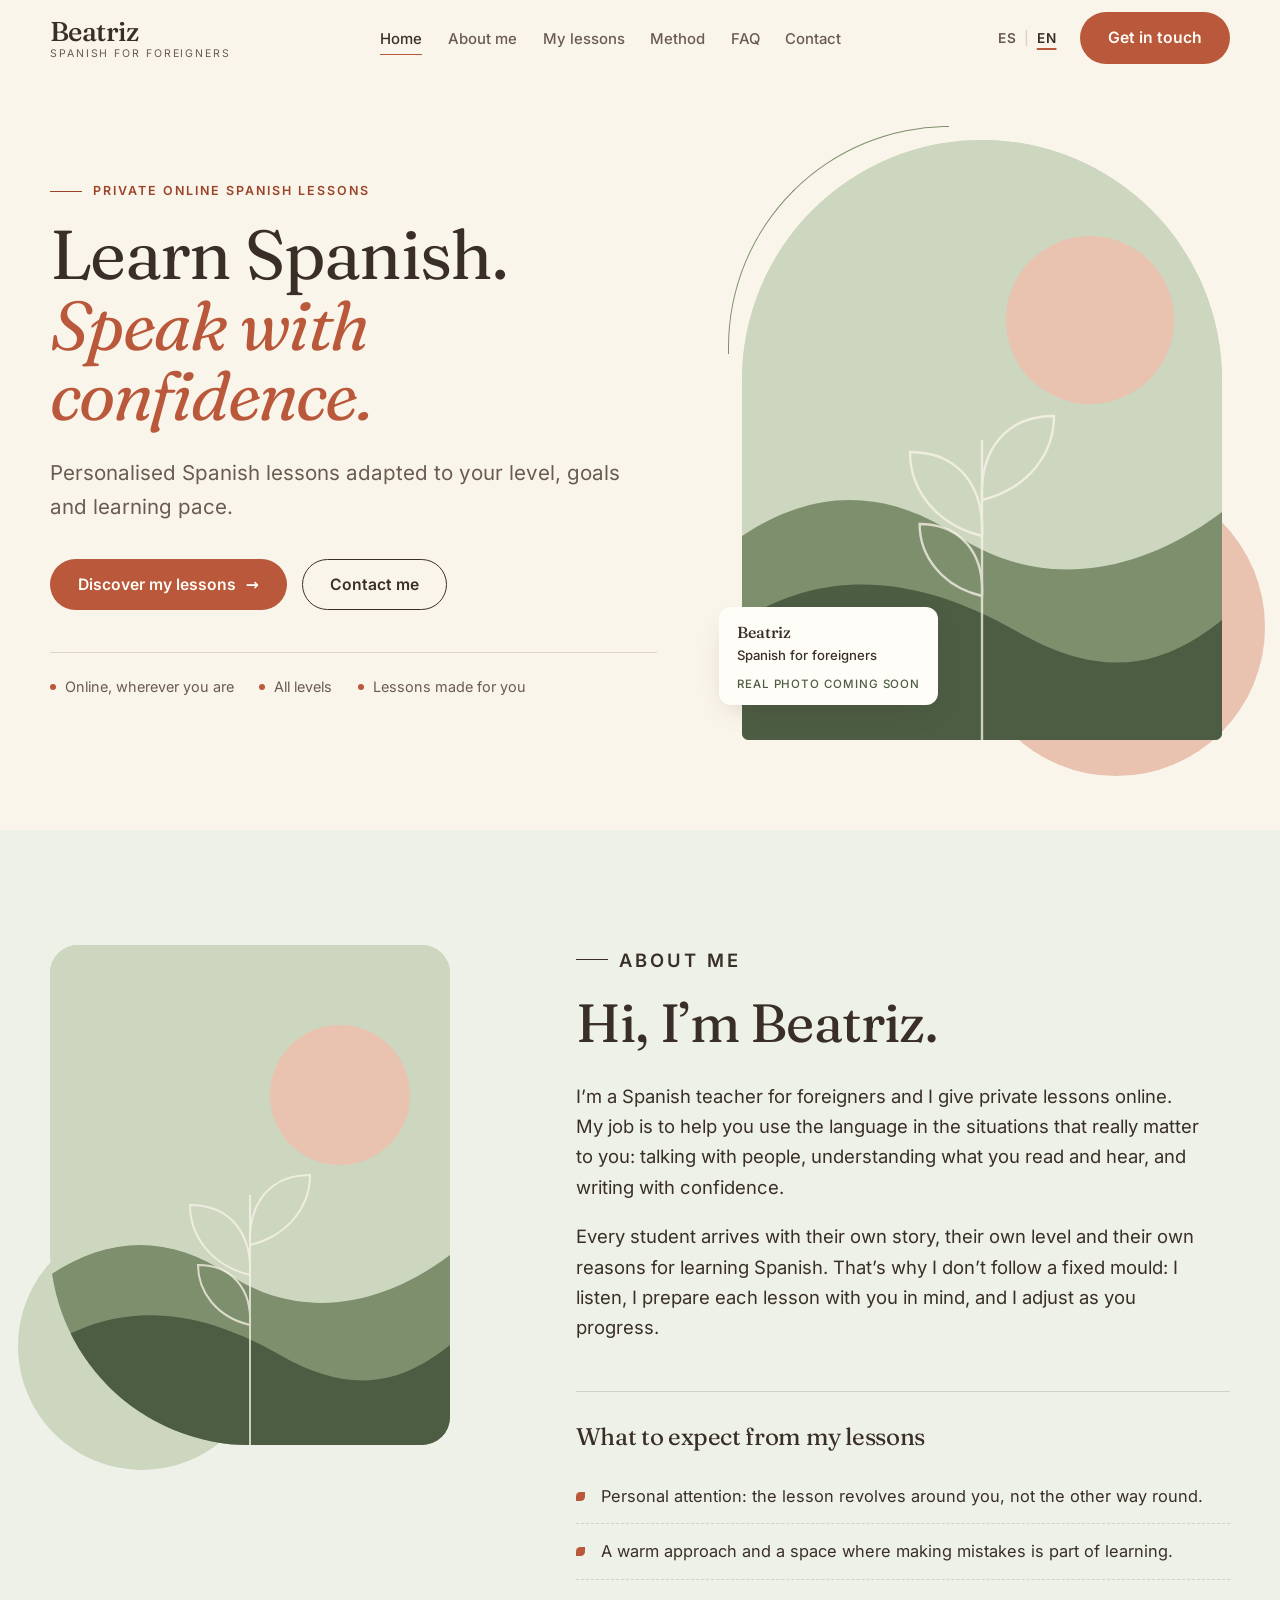
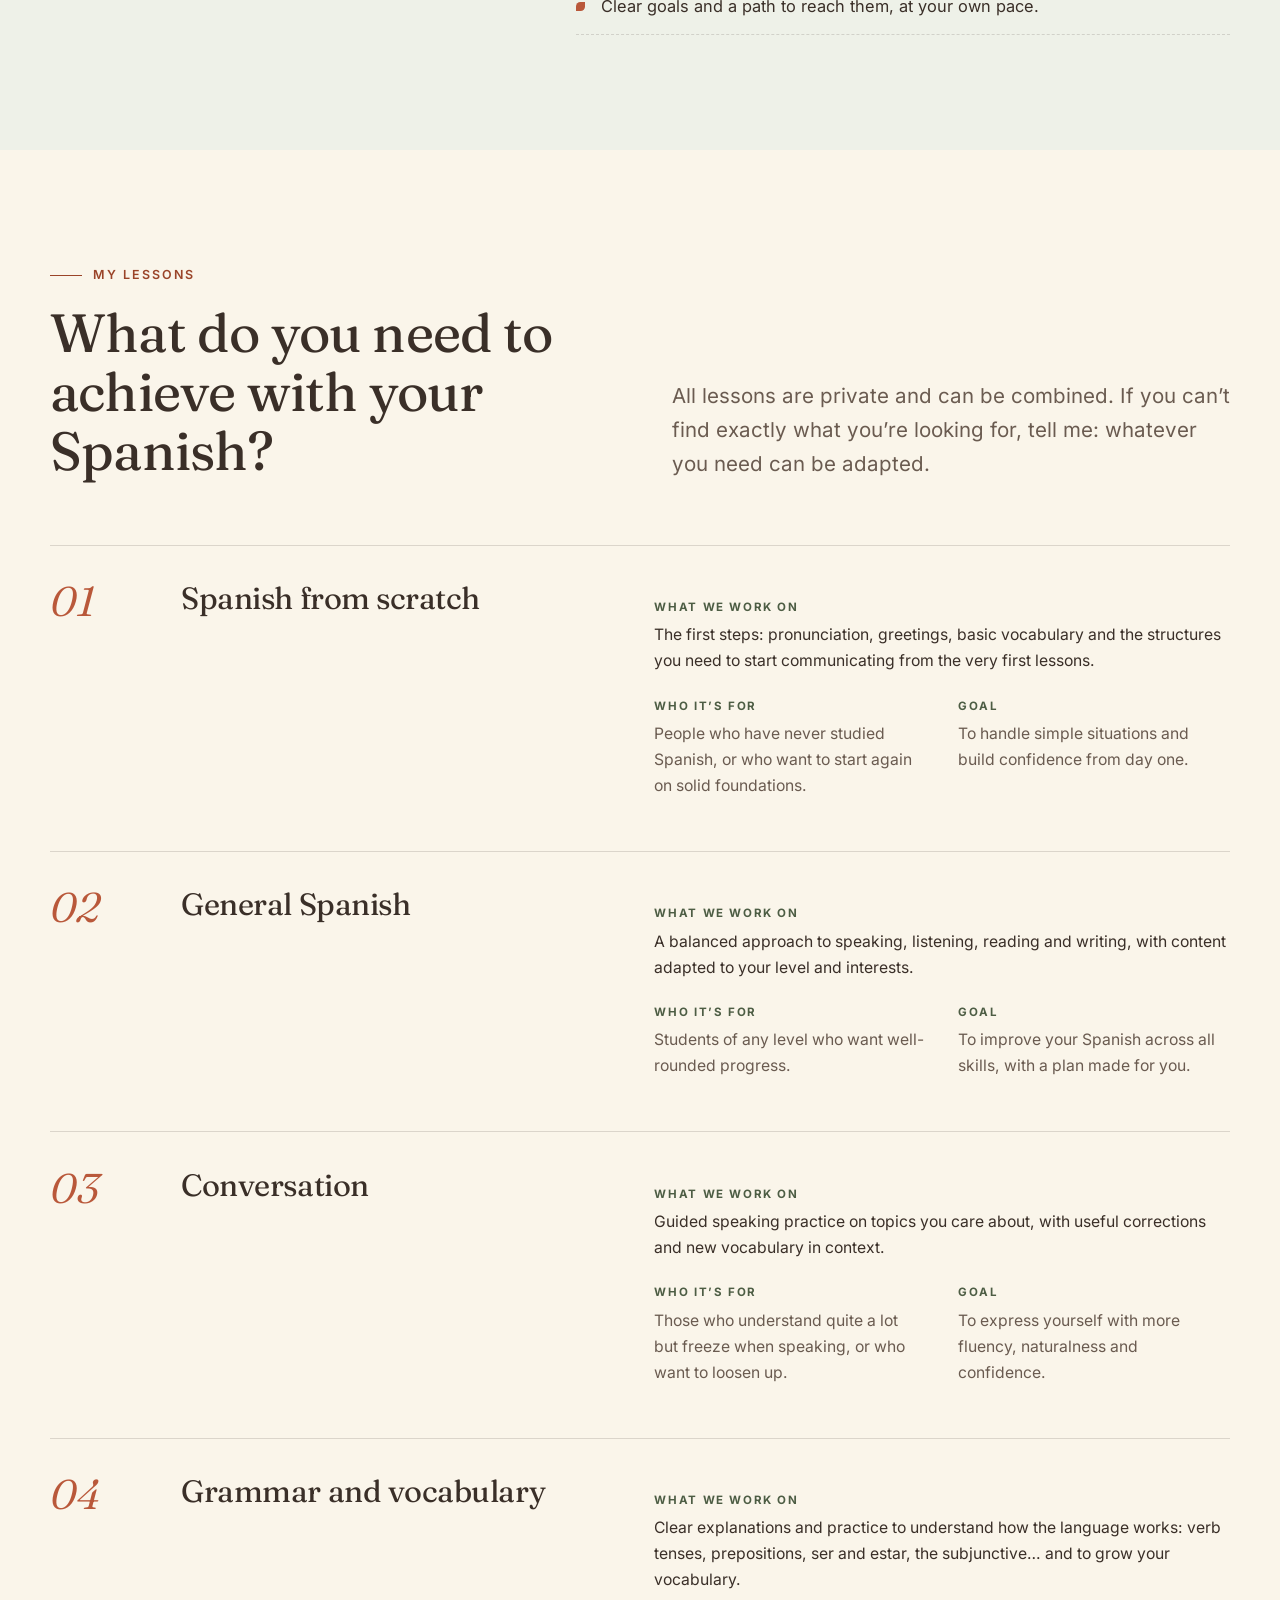
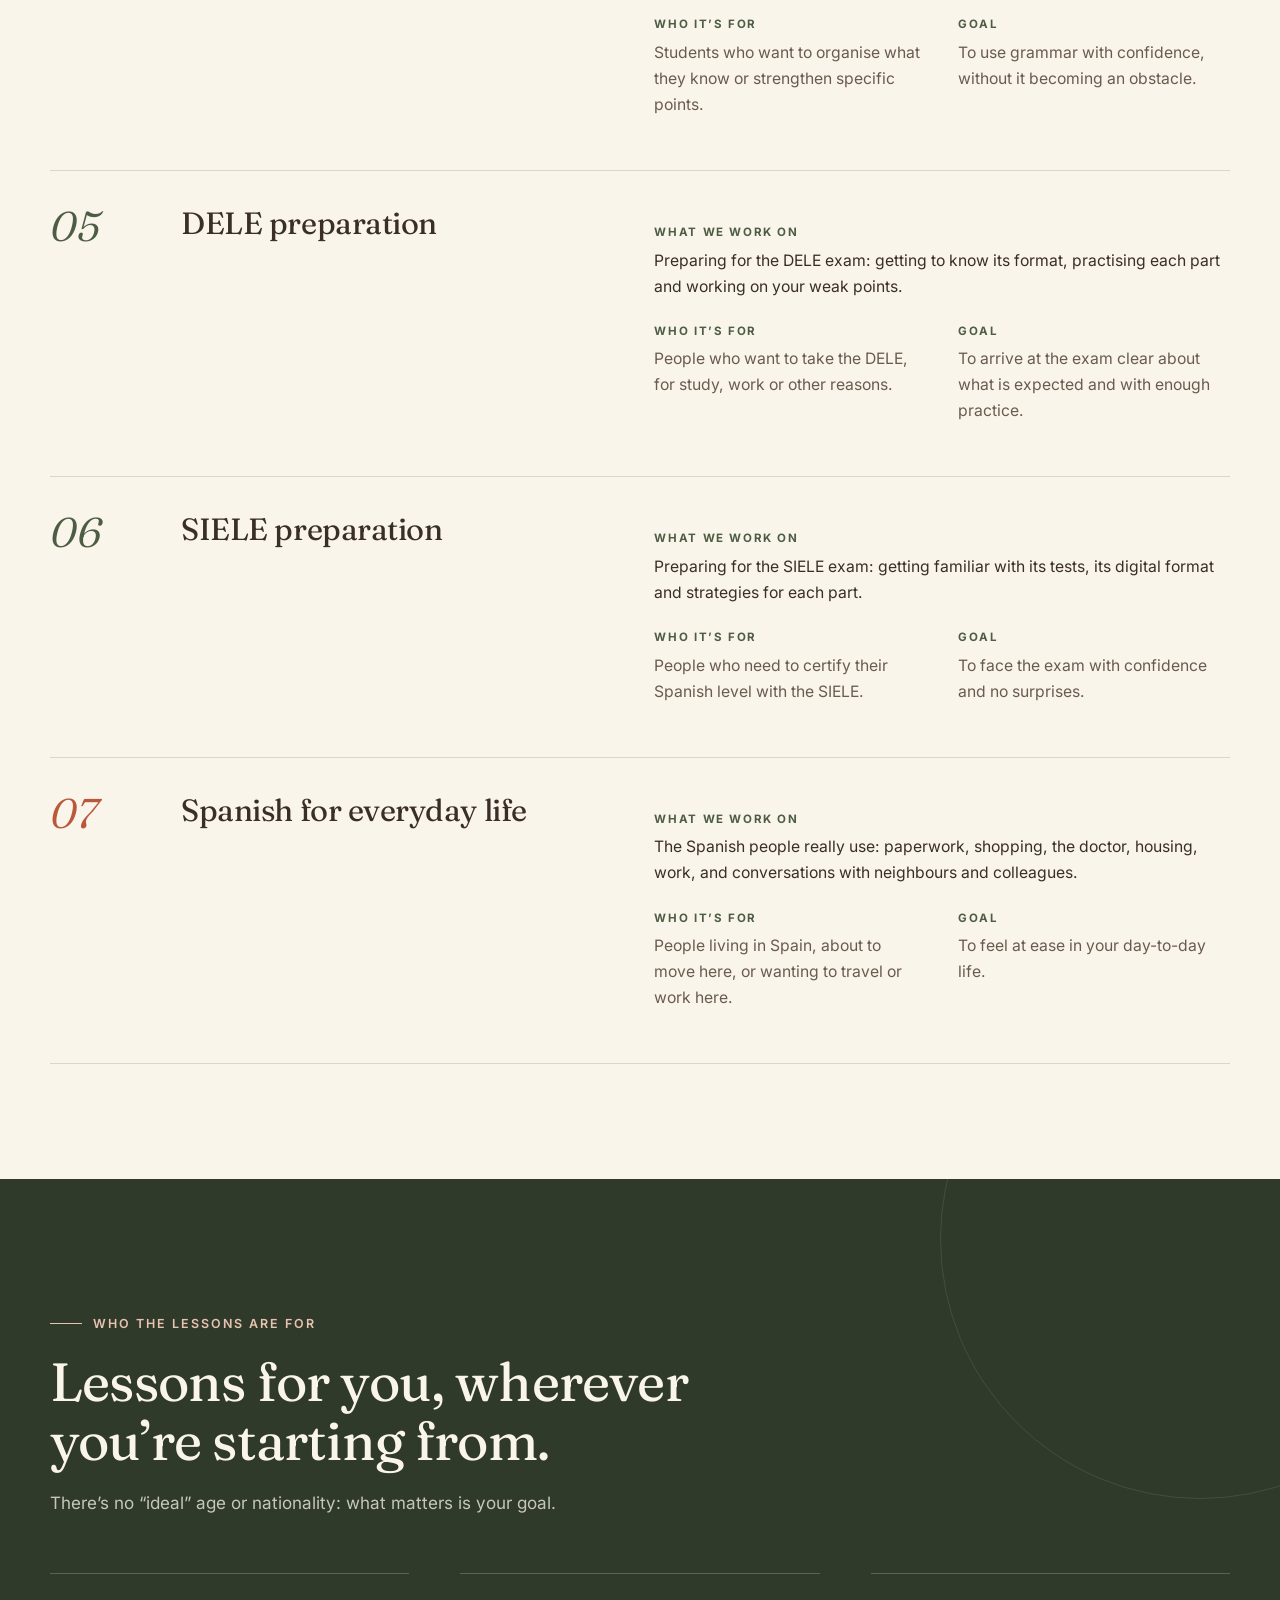
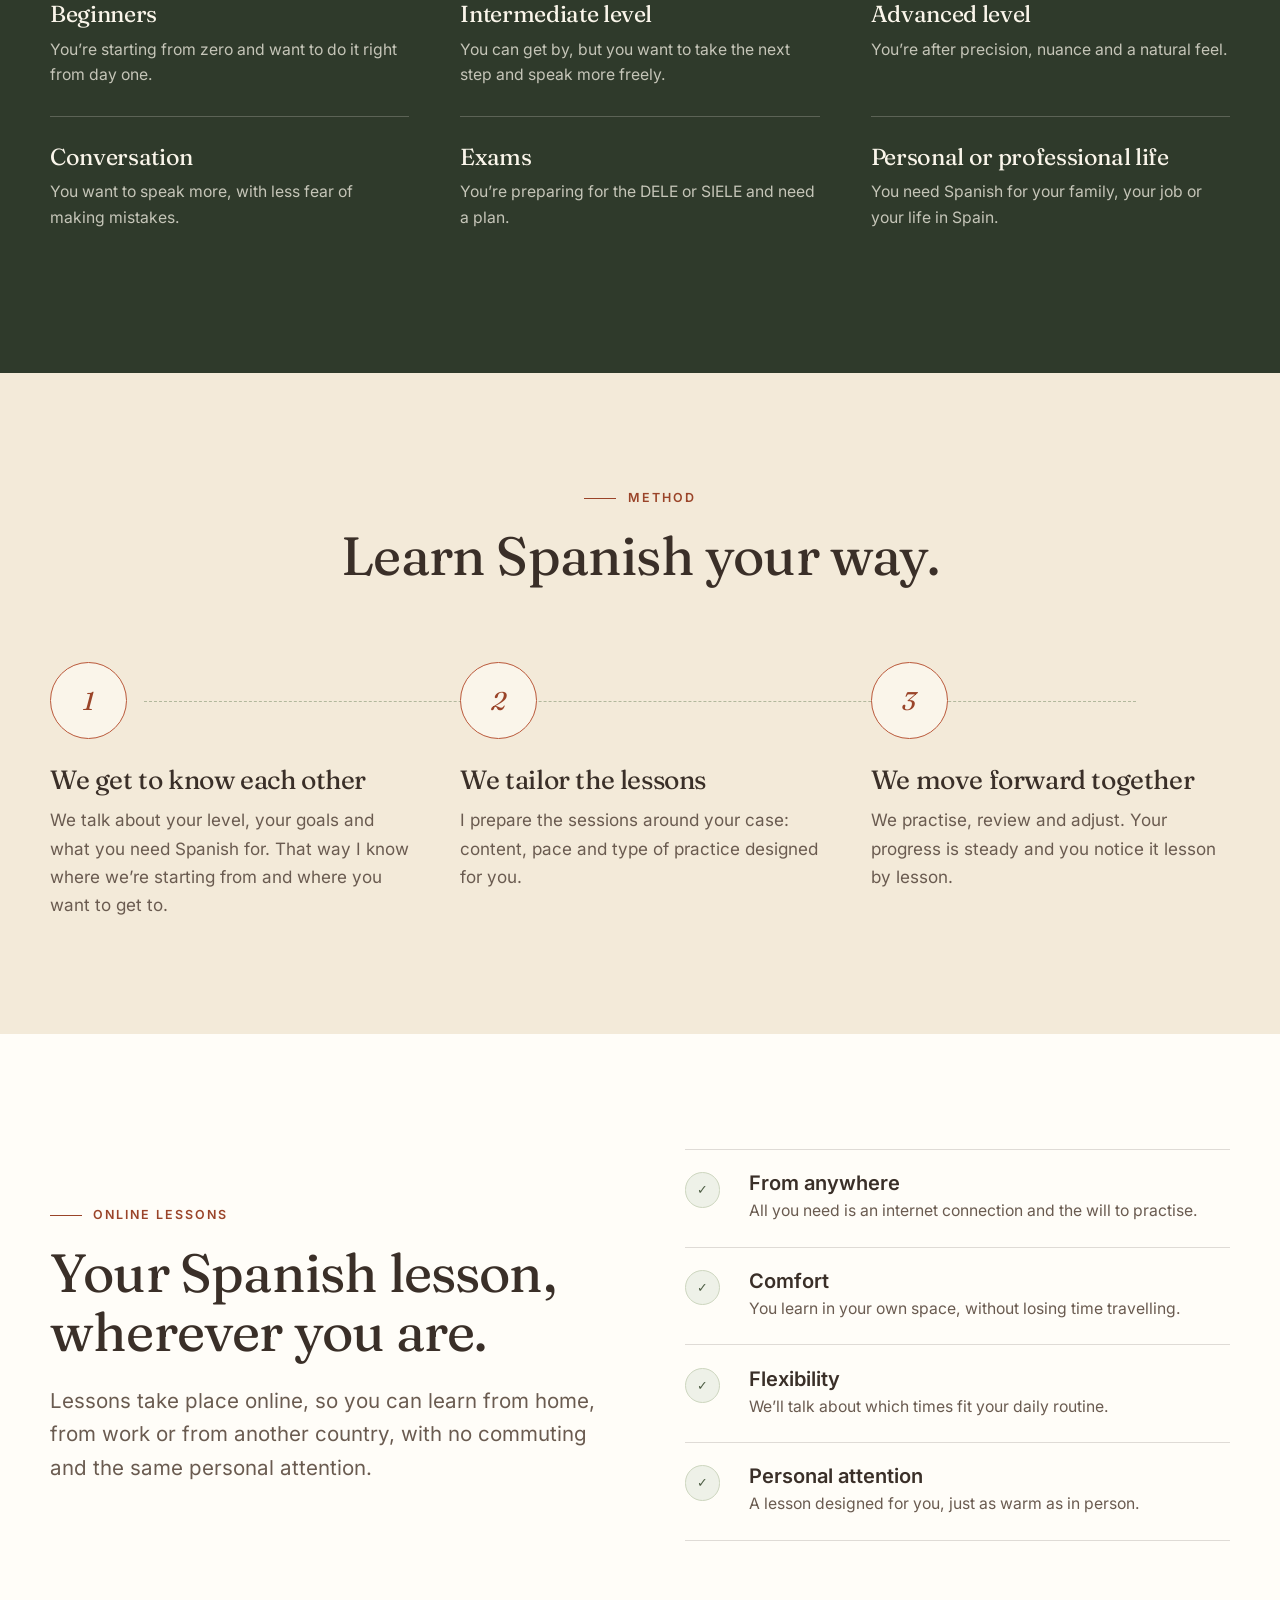
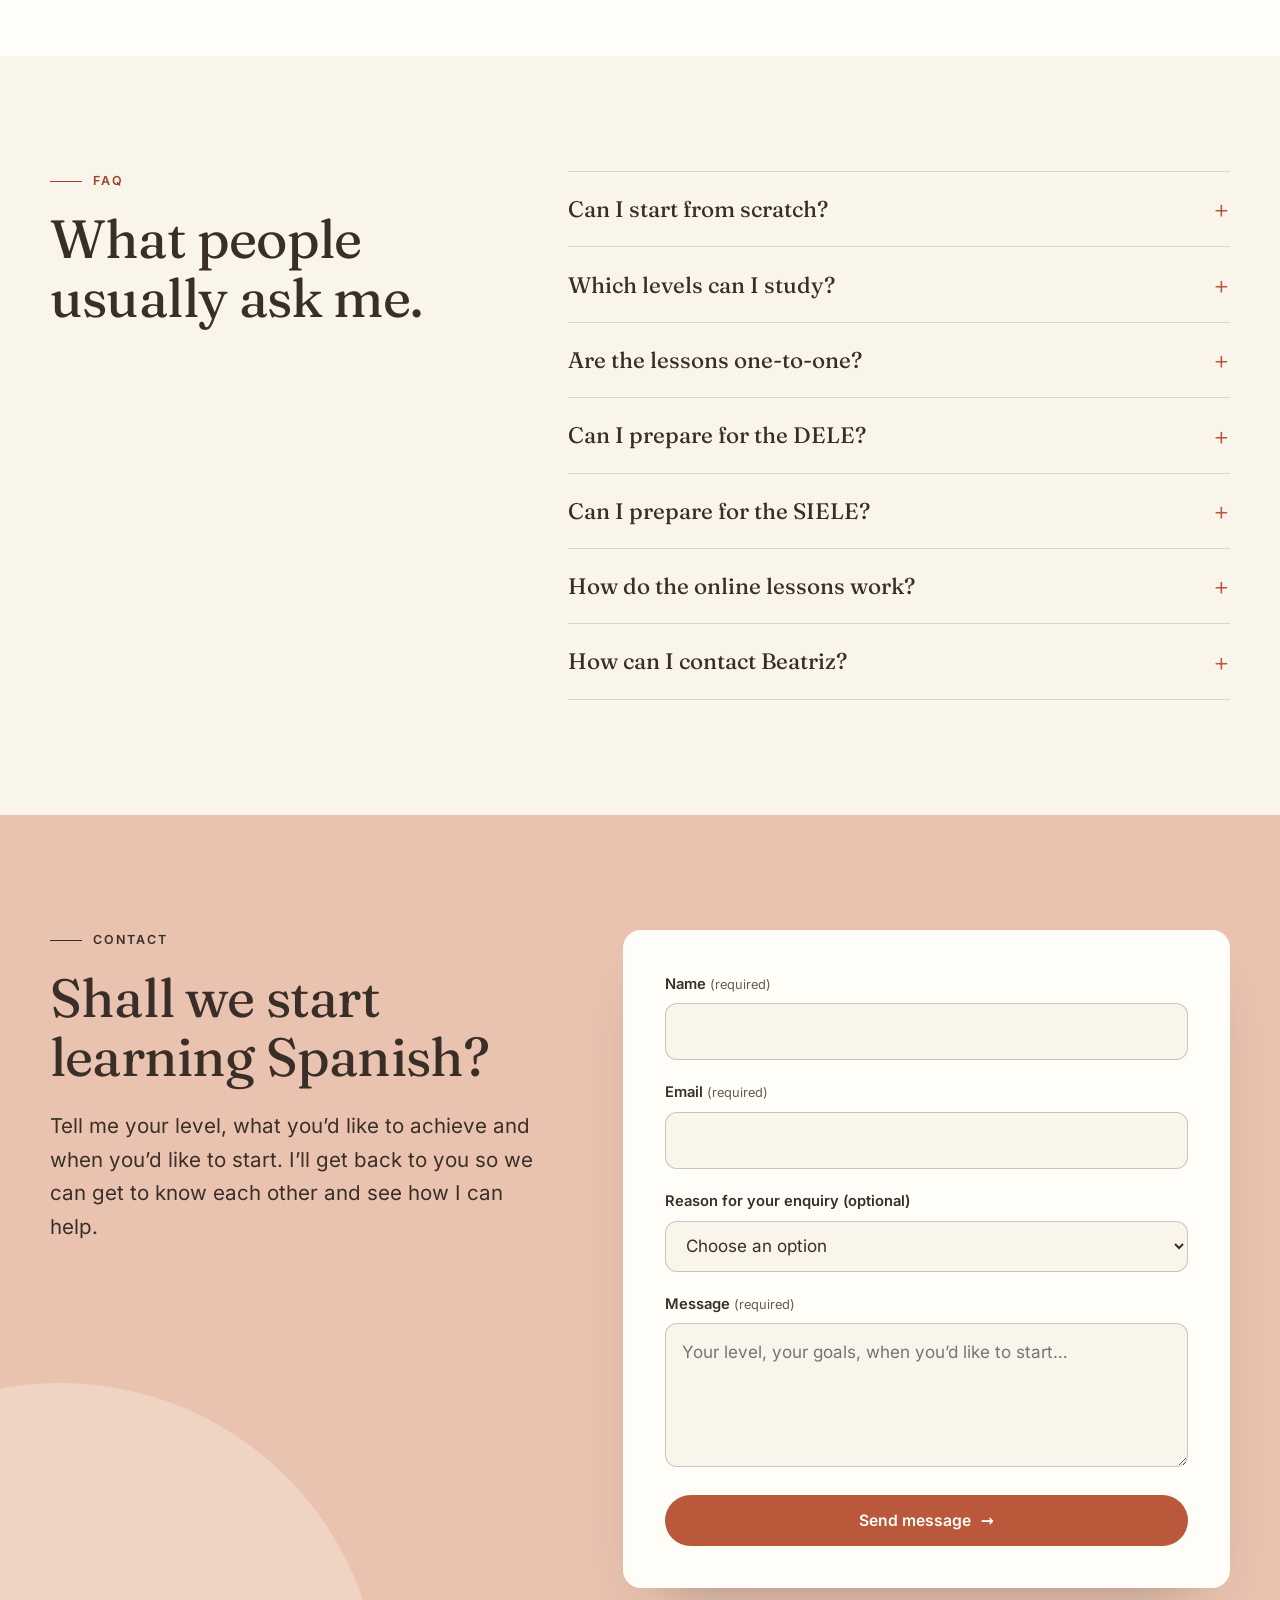
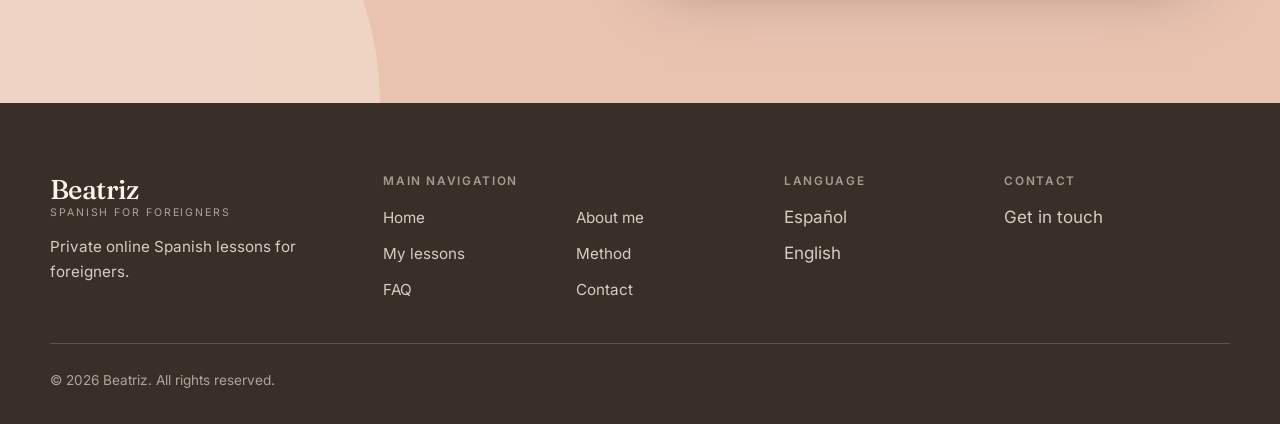
==== en/index.html @ ee7bda78 "Add files via upload" ====
<!doctype html><html lang="en"><head><meta charset="utf-8"><meta name="viewport" content="width=device-width,initial-scale=1">
<title>Beatriz · Private online Spanish lessons for foreigners</title><meta name="description" content="Private online Spanish lessons adapted to your level, goals and pace. Conversation, grammar, vocabulary and DELE and SIELE exam preparation.">

<meta name="theme-color" content="#faf5ea"><meta name="twitter:card" content="summary_large_image"><meta property="og:type" content="website"><meta property="og:title" content="Beatriz · Private online Spanish lessons for foreigners"><meta property="og:description" content="Private online Spanish lessons adapted to your level, goals and pace. Conversation, grammar, vocabulary and DELE and SIELE exam preparation."><meta property="og:locale" content="en_GB"><meta property="og:locale:alternate" content="es_ES"><meta property="og:site_name" content="Beatriz · Spanish for foreigners">
<link rel="icon" href="../favicon.svg" type="image/svg+xml">
<link rel="preload" href="../fonts/fraunces.woff2" as="font" type="font/woff2" crossorigin><link rel="preload" href="../fonts/inter.woff2" as="font" type="font/woff2" crossorigin>
<link rel="stylesheet" href="../styles.css">
<script type="application/ld+json">{"@context":"https://schema.org","@type":"FAQPage","inLanguage":"en","mainEntity":[{"@type":"Question","name":"Can I start from scratch?","acceptedAnswer":{"@type":"Answer","text":"Yes. Whether you’ve never studied Spanish or want to start over, we adapt the lessons to your starting point and move forward step by step."}},{"@type":"Question","name":"Which levels can I study?","acceptedAnswer":{"@type":"Answer","text":"All of them: from beginner to advanced. In a first conversation we talk about your level and goals to plan the lessons."}},{"@type":"Question","name":"Are the lessons one-to-one?","acceptedAnswer":{"@type":"Answer","text":"They are private lessons, designed for you and your situation. If you have a different need, for example learning with a relative or a friend, tell me and we’ll talk it through."}},{"@type":"Question","name":"Can I prepare for the DELE?","acceptedAnswer":{"@type":"Answer","text":"Yes. You can prepare for the DELE with me: we’ll get to know the exam format, practise each part and work on whatever needs it most."}},{"@type":"Question","name":"Can I prepare for the SIELE?","acceptedAnswer":{"@type":"Answer","text":"Yes. I also offer SIELE preparation, with practice of its tests and attention to its digital format."}},{"@type":"Question","name":"How do the online lessons work?","acceptedAnswer":{"@type":"Answer","text":"We connect by video call and work live, with content adapted to you. When we get in touch, we agree the practical details together."}},{"@type":"Question","name":"How can I contact Beatriz?","acceptedAnswer":{"@type":"Answer","text":"You can write to me using the form on this page. Tell me what you’re looking for and I’ll get back to you to see how I can help."}}]}</script>
<script>document.documentElement.classList.add('js')</script></head>
<body><a class="skip" href="#home">Skip to content</a><header class="header" id="top">
  <div class="wrap">
    <a class="brand" href="#home" aria-label="Beatriz — Spanish for foreigners"><span class="brand-name">Beatriz</span><span class="brand-tag">Spanish for foreigners</span></a>
    <nav class="nav" id="site-nav" aria-label="Main navigation"><ul><li><a href="#home" data-nav="home">Home</a></li><li><a href="#about" data-nav="about">About me</a></li><li><a href="#lessons" data-nav="lessons">My lessons</a></li><li><a href="#method" data-nav="method">Method</a></li><li><a href="#faq" data-nav="faq">FAQ</a></li><li><a href="#contact" data-nav="contact">Contact</a></li></ul><a class="btn btn-primary nav-cta" href="#contact">Get in touch</a></nav>
    <div class="header-tools">
      <div class="lang" role="group" aria-label="Language"><a href="../es/index.html" hreflang="es" lang="es" data-lang="es">ES</a><span aria-hidden="true">|</span><a href="../en/index.html" hreflang="en" lang="en" data-lang="en" aria-current="true">EN</a></div>
      <a class="btn btn-primary header-cta" href="#contact">Get in touch</a>
      <button class="menu-btn" type="button" aria-expanded="false" aria-controls="site-nav" data-open="Menu" data-close="Close menu" aria-label="Menu"><svg viewBox="0 0 24 24" fill="none" stroke="currentColor" stroke-width="1.6" stroke-linecap="round" aria-hidden="true"><path class="o" d="M4 8h16M4 16h16"/></svg></button>
    </div>
  </div>
</header><main><section class="hero" id="home" aria-labelledby="hero-title">
  <div class="wrap hero-grid">
    <div class="reveal">
      <p class="eyebrow">Private online Spanish lessons</p>
      <h1 class="h1" id="hero-title"><span>Learn Spanish.</span><span><em>Speak with confidence.</em></span></h1>
      <p class="lead">Personalised Spanish lessons adapted to your level, goals and learning pace.</p>
      <div class="hero-actions">
        <a class="btn btn-primary" href="#lessons">Discover my lessons <span class="arrow" aria-hidden="true">→</span></a>
        <a class="btn btn-ghost" href="#contact">Contact me</a>
      </div>
      <ul class="hero-facts"><li>Online, wherever you are</li><li>All levels</li><li>Lessons made for you</li></ul>
    </div>
    <div class="portrait reveal"><div class="portrait-frame"><svg viewBox="0 0 400 500" preserveAspectRatio="xMidYMid slice" role="img" aria-label="" aria-hidden="true">
  <rect width="400" height="500" fill="#cdd6bf"/>
  <circle cx="290" cy="150" r="70" fill="#e9c3b0"/>
  <path d="M0 500V330c60-40 120-40 180 0s140 40 220-20v190z" fill="#7d8f6c"/>
  <path d="M0 500V400c80-50 160-30 230 10s120 30 170-10v100z" fill="#4d5d44"/>
  <g fill="none" stroke="#faf5ea" stroke-width="2" opacity=".75"><path d="M200 500V250"/><path d="M200 330c-40-10-60-40-60-70 40 0 62 28 60 70z"/><path d="M200 300c40-10 60-40 60-70-40 0-62 28-60 70z"/><path d="M200 380c-34-8-52-34-52-60 34 0 54 24 52 60z"/></g>
</svg></div><div class="portrait-cap"><b>Beatriz</b>Spanish for foreigners<div class="portrait-note">Real photo coming soon</div></div></div>
  </div>
</section>
<section class="section about" id="about" aria-labelledby="about-title">
  <div class="wrap about-grid">
    <div class="portrait reveal"><div class="portrait-frame"><svg viewBox="0 0 400 500" preserveAspectRatio="xMidYMid slice" role="img" aria-label="" aria-hidden="true">
  <rect width="400" height="500" fill="#cdd6bf"/>
  <circle cx="290" cy="150" r="70" fill="#e9c3b0"/>
  <path d="M0 500V330c60-40 120-40 180 0s140 40 220-20v190z" fill="#7d8f6c"/>
  <path d="M0 500V400c80-50 160-30 230 10s120 30 170-10v100z" fill="#4d5d44"/>
  <g fill="none" stroke="#faf5ea" stroke-width="2" opacity=".75"><path d="M200 500V250"/><path d="M200 330c-40-10-60-40-60-70 40 0 62 28 60 70z"/><path d="M200 300c40-10 60-40 60-70-40 0-62 28-60 70z"/><path d="M200 380c-34-8-52-34-52-60 34 0 54 24 52 60z"/></g>
</svg></div></div>
    <div class="about-body reveal">
      <p class="eyebrow">About me</p>
      <h2 class="h2" id="about-title">Hi, I’m Beatriz.</h2>
      <p>I’m a Spanish teacher for foreigners and I give private lessons online. My job is to help you use the language in the situations that really matter to you: talking with people, understanding what you read and hear, and writing with confidence.</p><p>Every student arrives with their own story, their own level and their own reasons for learning Spanish. That’s why I don’t follow a fixed mould: I listen, I prepare each lesson with you in mind, and I adjust as you progress.</p>
      
      <div class="expect"><h3>What to expect from my lessons</h3><ul><li>Personal attention: the lesson revolves around you, not the other way round.</li><li>A warm approach and a space where making mistakes is part of learning.</li><li>Clear goals and a path to reach them, at your own pace.</li></ul></div>
    </div>
  </div>
</section>
<section class="section lessons" id="lessons" aria-labelledby="lessons-title">
  <div class="wrap">
    <div class="lessons-head reveal"><div><p class="eyebrow">My lessons</p><h2 class="h2" id="lessons-title">What do you need to achieve with your Spanish?</h2></div><p class="lead">All lessons are private and can be combined. If you can’t find exactly what you’re looking for, tell me: whatever you need can be adapted.</p></div>
    <article class="lesson reveal" id="lesson-zero">
    <span class="lesson-n" aria-hidden="true">01</span>
    <h3>Spanish from scratch</h3>
    <dl class="lesson-cols">
      <div><dt>What we work on</dt><dd>The first steps: pronunciation, greetings, basic vocabulary and the structures you need to start communicating from the very first lessons.</dd></div>
      <div><dt>Who it’s for</dt><dd class="soft">People who have never studied Spanish, or who want to start again on solid foundations.</dd></div>
      <div><dt>Goal</dt><dd class="soft">To handle simple situations and build confidence from day one.</dd></div>
    </dl>
  </article><article class="lesson reveal" id="lesson-general">
    <span class="lesson-n" aria-hidden="true">02</span>
    <h3>General Spanish</h3>
    <dl class="lesson-cols">
      <div><dt>What we work on</dt><dd>A balanced approach to speaking, listening, reading and writing, with content adapted to your level and interests.</dd></div>
      <div><dt>Who it’s for</dt><dd class="soft">Students of any level who want well-rounded progress.</dd></div>
      <div><dt>Goal</dt><dd class="soft">To improve your Spanish across all skills, with a plan made for you.</dd></div>
    </dl>
  </article><article class="lesson reveal" id="lesson-conversation">
    <span class="lesson-n" aria-hidden="true">03</span>
    <h3>Conversation</h3>
    <dl class="lesson-cols">
      <div><dt>What we work on</dt><dd>Guided speaking practice on topics you care about, with useful corrections and new vocabulary in context.</dd></div>
      <div><dt>Who it’s for</dt><dd class="soft">Those who understand quite a lot but freeze when speaking, or who want to loosen up.</dd></div>
      <div><dt>Goal</dt><dd class="soft">To express yourself with more fluency, naturalness and confidence.</dd></div>
    </dl>
  </article><article class="lesson reveal" id="lesson-grammar">
    <span class="lesson-n" aria-hidden="true">04</span>
    <h3>Grammar and vocabulary</h3>
    <dl class="lesson-cols">
      <div><dt>What we work on</dt><dd>Clear explanations and practice to understand how the language works: verb tenses, prepositions, ser and estar, the subjunctive… and to grow your vocabulary.</dd></div>
      <div><dt>Who it’s for</dt><dd class="soft">Students who want to organise what they know or strengthen specific points.</dd></div>
      <div><dt>Goal</dt><dd class="soft">To use grammar with confidence, without it becoming an obstacle.</dd></div>
    </dl>
  </article><article class="lesson reveal lesson--exam" id="lesson-dele">
    <span class="lesson-n" aria-hidden="true">05</span>
    <h3>DELE preparation</h3>
    <dl class="lesson-cols">
      <div><dt>What we work on</dt><dd>Preparing for the DELE exam: getting to know its format, practising each part and working on your weak points.</dd></div>
      <div><dt>Who it’s for</dt><dd class="soft">People who want to take the DELE, for study, work or other reasons.</dd></div>
      <div><dt>Goal</dt><dd class="soft">To arrive at the exam clear about what is expected and with enough practice.</dd></div>
    </dl>
  </article><article class="lesson reveal lesson--exam" id="lesson-siele">
    <span class="lesson-n" aria-hidden="true">06</span>
    <h3>SIELE preparation</h3>
    <dl class="lesson-cols">
      <div><dt>What we work on</dt><dd>Preparing for the SIELE exam: getting familiar with its tests, its digital format and strategies for each part.</dd></div>
      <div><dt>Who it’s for</dt><dd class="soft">People who need to certify their Spanish level with the SIELE.</dd></div>
      <div><dt>Goal</dt><dd class="soft">To face the exam with confidence and no surprises.</dd></div>
    </dl>
  </article><article class="lesson reveal" id="lesson-daily">
    <span class="lesson-n" aria-hidden="true">07</span>
    <h3>Spanish for everyday life</h3>
    <dl class="lesson-cols">
      <div><dt>What we work on</dt><dd>The Spanish people really use: paperwork, shopping, the doctor, housing, work, and conversations with neighbours and colleagues.</dd></div>
      <div><dt>Who it’s for</dt><dd class="soft">People living in Spain, about to move here, or wanting to travel or work here.</dd></div>
      <div><dt>Goal</dt><dd class="soft">To feel at ease in your day-to-day life.</dd></div>
    </dl>
  </article>
  </div>
</section>
<section class="section audience" aria-labelledby="audience-title">
  <div class="wrap">
    <div class="audience-head reveal"><p class="eyebrow">Who the lessons are for</p><h2 class="h2" id="audience-title">Lessons for you, wherever you’re starting from.</h2><p>There’s no “ideal” age or nationality: what matters is your goal.</p></div>
    <div class="audience-grid"><div class="audience-item reveal"><h3>Beginners</h3><p>You’re starting from zero and want to do it right from day one.</p></div><div class="audience-item reveal"><h3>Intermediate level</h3><p>You can get by, but you want to take the next step and speak more freely.</p></div><div class="audience-item reveal"><h3>Advanced level</h3><p>You’re after precision, nuance and a natural feel.</p></div><div class="audience-item reveal"><h3>Conversation</h3><p>You want to speak more, with less fear of making mistakes.</p></div><div class="audience-item reveal"><h3>Exams</h3><p>You’re preparing for the DELE or SIELE and need a plan.</p></div><div class="audience-item reveal"><h3>Personal or professional life</h3><p>You need Spanish for your family, your job or your life in Spain.</p></div></div>
  </div>
</section>
<section class="section method" id="method" aria-labelledby="method-title">
  <div class="wrap">
    <div class="method-head reveal"><p class="eyebrow">Method</p><h2 class="h2" id="method-title">Learn Spanish your way.</h2></div>
    <ol class="steps"><li class="step reveal"><span class="step-n" aria-hidden="true">1</span><h3>We get to know each other</h3><p>We talk about your level, your goals and what you need Spanish for. That way I know where we’re starting from and where you want to get to.</p></li><li class="step reveal"><span class="step-n" aria-hidden="true">2</span><h3>We tailor the lessons</h3><p>I prepare the sessions around your case: content, pace and type of practice designed for you.</p></li><li class="step reveal"><span class="step-n" aria-hidden="true">3</span><h3>We move forward together</h3><p>We practise, review and adjust. Your progress is steady and you notice it lesson by lesson.</p></li></ol>
  </div>
</section>
<section class="section online" aria-labelledby="online-title">
  <div class="wrap online-grid">
    <div class="reveal"><p class="eyebrow">Online lessons</p><h2 class="h2" id="online-title">Your Spanish lesson, wherever you are.</h2><p class="lead">Lessons take place online, so you can learn from home, from work or from another country, with no commuting and the same personal attention.</p></div>
    <ul class="online-list"><li class="reveal"><span class="dot" aria-hidden="true">✓</span><div><h3>From anywhere</h3><p>All you need is an internet connection and the will to practise.</p></div></li><li class="reveal"><span class="dot" aria-hidden="true">✓</span><div><h3>Comfort</h3><p>You learn in your own space, without losing time travelling.</p></div></li><li class="reveal"><span class="dot" aria-hidden="true">✓</span><div><h3>Flexibility</h3><p>We’ll talk about which times fit your daily routine.</p></div></li><li class="reveal"><span class="dot" aria-hidden="true">✓</span><div><h3>Personal attention</h3><p>A lesson designed for you, just as warm as in person.</p></div></li></ul>
  </div>
</section>

<section class="section faq" id="faq" aria-labelledby="faq-title">
  <div class="wrap faq-grid">
    <div class="faq-head reveal"><p class="eyebrow">FAQ</p><h2 class="h2" id="faq-title">What people usually ask me.</h2></div>
    <div><details class="reveal"><summary>Can I start from scratch?</summary><div class="answer"><p>Yes. Whether you’ve never studied Spanish or want to start over, we adapt the lessons to your starting point and move forward step by step.</p></div></details><details class="reveal"><summary>Which levels can I study?</summary><div class="answer"><p>All of them: from beginner to advanced. In a first conversation we talk about your level and goals to plan the lessons.</p></div></details><details class="reveal"><summary>Are the lessons one-to-one?</summary><div class="answer"><p>They are private lessons, designed for you and your situation. If you have a different need, for example learning with a relative or a friend, tell me and we’ll talk it through.</p></div></details><details class="reveal"><summary>Can I prepare for the DELE?</summary><div class="answer"><p>Yes. You can prepare for the DELE with me: we’ll get to know the exam format, practise each part and work on whatever needs it most.</p></div></details><details class="reveal"><summary>Can I prepare for the SIELE?</summary><div class="answer"><p>Yes. I also offer SIELE preparation, with practice of its tests and attention to its digital format.</p></div></details><details class="reveal"><summary>How do the online lessons work?</summary><div class="answer"><p>We connect by video call and work live, with content adapted to you. When we get in touch, we agree the practical details together.</p></div></details><details class="reveal"><summary>How can I contact Beatriz?</summary><div class="answer"><p>You can write to me using the form on this page. Tell me what you’re looking for and I’ll get back to you to see how I can help.</p></div></details></div>
  </div>
</section>
<section class="section contact" id="contact" aria-labelledby="contact-title">
  <div class="wrap contact-grid">
    <div class="reveal"><p class="eyebrow">Contact</p><h2 class="h2" id="contact-title">Shall we start learning Spanish?</h2><p class="lead">Tell me your level, what you’d like to achieve and when you’d like to start. I’ll get back to you so we can get to know each other and see how I can help.</p></div>
    <div class="form-card reveal">
      <form id="contact-form" novalidate method="post" data-endpoint="" data-lang="en"
        data-e-name-required="Please enter your name." data-e-email-required="Please enter your email." data-e-email-invalid="Please check your email: it doesn’t look valid."
        data-e-message-required="Please write a message." data-e-message-short="Tell me a little more (at least 10 characters)." data-e-summary="Please check the highlighted fields."
        data-sending="Sending…" data-failure="Your message could not be sent. Please try again in a few minutes." data-unavailable="The form is not active yet and your message has not been sent. Please try again later.">
        <div class="form-msg is-error" id="form-error" role="alert" hidden></div>
        <div class="field"><label for="f-name">Name <span class="req">(required)</span></label><input id="f-name" name="name" type="text" autocomplete="name" required aria-describedby="name-err"><p class="err" id="name-err" data-msg=""></p></div>
        <div class="field"><label for="f-email">Email <span class="req">(required)</span></label><input id="f-email" name="email" type="email" autocomplete="email" inputmode="email" required aria-describedby="email-err"><p class="err" id="email-err" data-msg=""></p></div>
        <div class="field"><label for="f-reason">Reason for your enquiry (optional)</label><select id="f-reason" name="reason"><option value="">Choose an option</option><option value="Start from scratch">Start from scratch</option><option value="Improve my general Spanish">Improve my general Spanish</option><option value="Practise conversation">Practise conversation</option><option value="Grammar and vocabulary">Grammar and vocabulary</option><option value="Prepare for the DELE">Prepare for the DELE</option><option value="Prepare for the SIELE">Prepare for the SIELE</option><option value="Spanish for everyday life">Spanish for everyday life</option><option value="Something else">Something else</option></select></div>
        <div class="field"><label for="f-message">Message <span class="req">(required)</span></label><textarea id="f-message" name="message" required placeholder="Your level, your goals, when you’d like to start…" aria-describedby="message-err"></textarea><p class="err" id="message-err" data-msg=""></p></div>
        <div class="hp" aria-hidden="true"><label>No rellenar<input type="text" name="_gotcha" tabindex="-1" autocomplete="off"></label></div>
        <button class="btn btn-primary" type="submit" data-label="Send message">Send message <span class="arrow" aria-hidden="true">→</span></button>
      </form>
      <div class="form-success" id="form-success" role="status" hidden><h3>Message sent!</h3><p>Thank you for writing to me. I’ll reply as soon as I can.</p><button class="btn btn-ghost" type="button" id="form-again">Send another message</button></div>
    </div>
  </div>
</section></main><footer class="footer"><div class="wrap">
    <div class="footer-top">
      <div><div class="brand"><span class="brand-name">Beatriz</span><span class="brand-tag">Spanish for foreigners</span></div><p class="footer-text">Private online Spanish lessons for foreigners.</p></div>
      <nav class="footer-col" aria-label="Footer"><h3>Main navigation</h3><ul><li><a href="../en/index.html#home">Home</a></li><li><a href="../en/index.html#about">About me</a></li><li><a href="../en/index.html#lessons">My lessons</a></li><li><a href="../en/index.html#method">Method</a></li><li><a href="../en/index.html#faq">FAQ</a></li><li><a href="../en/index.html#contact">Contact</a></li></ul></nav>
      <div class="footer-col"><h3>Language</h3><ul><li><a href="../es/index.html" hreflang="es" lang="es" data-lang="es">Español</a></li><li><a href="../en/index.html" hreflang="en" lang="en" data-lang="en">English</a></li></ul></div>
      <div class="footer-col"><h3>Contact</h3><ul><li><a href="../en/index.html#contact">Get in touch</a></li></ul></div>
    </div>
    <div class="footer-bottom"><span>© 2026 Beatriz. All rights reserved.</span><span></span></div>
  </div></footer>
<script src="../main.js" defer></script></body></html>
---- styles.css ----
/* ───────── Fuentes autoalojadas ───────── */
@font-face{font-family:"Fraunces";src:url("fonts/fraunces.woff2") format("woff2");font-weight:100 900;font-style:normal;font-display:swap}
@font-face{font-family:"Fraunces";src:url("fonts/fraunces-italic.woff2") format("woff2");font-weight:100 900;font-style:italic;font-display:swap}
@font-face{font-family:"Inter";src:url("fonts/inter.woff2") format("woff2");font-weight:100 900;font-style:normal;font-display:swap}

/* ───────── Tokens ───────── */
:root{
  --ivory:#faf5ea;
  --cream:#f3ead9;
  --white:#fffdf8;
  --sage-50:#eef1e8;
  --sage-200:#cdd6bf;
  --sage-500:#7d8f6c;
  --sage-700:#4d5d44;
  --sage-900:#2f3a2b;
  --terracotta:#b9583a;
  --terracotta-dark:#9a4429;
  --terracotta-soft:#e9c3b0;
  --ink:#3a2f28;
  --ink-soft:#6a5b50;
  --line:rgba(58,47,40,.16);
  --serif:"Fraunces","Iowan Old Style","Palatino Linotype",Georgia,serif;
  --sans:"Inter",system-ui,-apple-system,"Segoe UI",Roboto,sans-serif;
  --radius:18px;
  --wrap:1180px;
  --gutter:clamp(1.25rem,4vw,2.5rem);
  --section:clamp(4.5rem,9vw,8rem);
  --header-h:76px;
}

/* ───────── Base ───────── */
*,*::before,*::after{box-sizing:border-box}
html{scroll-behavior:smooth;scroll-padding-top:calc(var(--header-h) + 12px);-webkit-text-size-adjust:100%}
body{margin:0;background:var(--ivory);color:var(--ink);font-family:var(--sans);font-size:1.0625rem;line-height:1.65;-webkit-font-smoothing:antialiased;text-rendering:optimizeLegibility}
img,svg{display:block;max-width:100%}
h1,h2,h3,h4{font-family:var(--serif);font-weight:420;line-height:1.1;letter-spacing:-.015em;margin:0;color:var(--ink);font-variation-settings:"opsz" 96}
p{margin:0}
a{color:inherit}
ul,ol{margin:0;padding:0;list-style:none}
:focus-visible{outline:3px solid var(--terracotta);outline-offset:3px;border-radius:4px}
.wrap{width:min(100% - 2*var(--gutter),var(--wrap));margin-inline:auto}
.section{padding-block:var(--section)}
.eyebrow{font-size:.78rem;font-weight:600;letter-spacing:.16em;text-transform:uppercase;color:var(--terracotta-dark);margin-bottom:1.1rem;display:flex;align-items:center;gap:.7rem}
.eyebrow::before{content:"";width:2rem;height:1px;background:currentColor}
.h2{font-size:clamp(2rem,4.2vw,3.4rem)}
.h2 em,.h1 em{font-style:italic;color:var(--terracotta)}
.lead{font-size:clamp(1.1rem,1.6vw,1.3rem);color:var(--ink-soft);max-width:36em}
.skip{position:absolute;left:1rem;top:-4rem;background:var(--ink);color:var(--white);padding:.7rem 1rem;border-radius:8px;z-index:100;transition:top .2s}
.skip:focus{top:1rem}
.sr-only{position:absolute;width:1px;height:1px;overflow:hidden;clip:rect(0 0 0 0);white-space:nowrap}

/* ───────── Botones ───────── */
.btn{display:inline-flex;align-items:center;justify-content:center;gap:.6rem;min-height:3.2rem;padding:.85rem 1.7rem;border-radius:999px;border:1.5px solid transparent;font:600 .98rem/1 var(--sans);text-decoration:none;cursor:pointer;transition:background .2s,color .2s,border-color .2s,transform .2s}
.btn-primary{background:var(--terracotta);color:var(--white)}
.btn-primary:hover{background:var(--terracotta-dark)}
.btn-ghost{border-color:var(--ink);color:var(--ink);background:transparent}
.btn-ghost:hover{background:var(--ink);color:var(--ivory)}
.btn .arrow{transition:transform .25s}
.btn:hover .arrow{transform:translateX(4px)}
.btn[disabled]{opacity:.6;cursor:wait}
.link-arrow{font-weight:600;text-decoration:none;border-bottom:1.5px solid var(--terracotta);padding-bottom:2px}

/* ───────── Cabecera ───────── */
.header{position:fixed;inset:0 0 auto 0;z-index:50;height:var(--header-h);display:flex;align-items:center;transition:background .3s,box-shadow .3s}
.header.is-stuck{background:rgba(250,245,234,.92);backdrop-filter:blur(10px);box-shadow:0 1px 0 var(--line)}
.header .wrap{display:flex;align-items:center;justify-content:space-between;gap:1.5rem}
.brand{text-decoration:none;display:flex;flex-direction:column;line-height:1.05}
.brand-name{font-family:var(--serif);font-size:1.7rem;font-weight:500;letter-spacing:-.02em}
.brand-tag{font-size:.66rem;letter-spacing:.18em;text-transform:uppercase;color:var(--ink-soft);margin-top:.2rem}
.nav ul{display:flex;gap:clamp(1rem,2vw,2rem)}
.nav a{text-decoration:none;font-size:.93rem;font-weight:500;color:var(--ink-soft);padding:.4rem 0;border-bottom:1.5px solid transparent;transition:color .2s,border-color .2s}
.nav a:hover,.nav a[aria-current="true"]{color:var(--ink);border-color:var(--terracotta)}
.header-tools{display:flex;align-items:center;gap:1rem}
.lang{display:flex;align-items:center;font-size:.85rem;font-weight:600;letter-spacing:.06em}
.lang a{text-decoration:none;padding:.35rem .45rem;color:var(--ink-soft);border-radius:6px}
.lang a[aria-current="true"]{color:var(--ink);text-decoration:underline;text-decoration-color:var(--terracotta);text-underline-offset:5px;text-decoration-thickness:2px}
.lang span{color:var(--line)}
.menu-btn{display:none;background:none;border:0;padding:.5rem;cursor:pointer;color:var(--ink)}
.menu-btn svg{width:28px;height:28px}
.header-cta{display:inline-flex}
@media (max-width:1020px){
  .menu-btn{display:block}
  .header-cta{display:none}
  .nav{position:fixed;inset:0;background:var(--ivory);padding:calc(var(--header-h) + 2rem) var(--gutter) 2rem;transform:translateY(-100%);visibility:hidden;transition:transform .35s ease,visibility 0s .35s;display:flex;flex-direction:column;justify-content:space-between;z-index:-1}
  .nav.is-open{transform:none;visibility:visible;transition:transform .35s ease}
  .nav ul{flex-direction:column;gap:.2rem}
  .nav a{font-family:var(--serif);font-size:2rem;color:var(--ink);display:inline-block;border:0;padding:.5rem 0}
  .nav-cta{display:inline-flex !important;align-self:flex-start}
  .header.menu-open{background:var(--ivory)}
}
@media (min-width:1021px){.nav-cta{display:none !important}}

/* ───────── Hero ───────── */
.hero{padding-top:calc(var(--header-h) + clamp(2rem,5vw,4.5rem));padding-bottom:clamp(3.5rem,7vw,6rem);position:relative;overflow:hidden}
.hero-grid{display:grid;grid-template-columns:1.1fr .9fr;gap:clamp(2rem,6vw,5rem);align-items:center}
.h1{font-size:clamp(2.6rem,5.4vw,4.9rem);line-height:1.02;letter-spacing:-.025em;font-weight:380}
.h1 span{display:block}
.hero .lead{margin-top:1.6rem}
.hero-actions{display:flex;flex-wrap:wrap;gap:.9rem;margin-top:2.2rem}
.hero-facts{display:flex;flex-wrap:wrap;gap:.6rem 1.6rem;margin-top:2.6rem;padding-top:1.4rem;border-top:1px solid var(--line);font-size:.9rem;color:var(--ink-soft)}
.hero-facts li{display:flex;align-items:center;gap:.55rem}
.hero-facts li::before{content:"";width:6px;height:6px;border-radius:50%;background:var(--terracotta)}
.portrait{position:relative;justify-self:center;width:min(100%,480px)}
.portrait-frame{position:relative;aspect-ratio:4/5;border-radius:999px 999px 28px 28px;overflow:hidden;background:var(--sage-200);z-index:1}
.portrait-frame img,.portrait-frame svg{width:100%;height:100%;object-fit:cover}
.portrait::before{content:"";position:absolute;width:62%;aspect-ratio:1;border-radius:50%;background:var(--terracotta-soft);right:-9%;bottom:-6%;z-index:0}
.portrait::after{content:"";position:absolute;inset:-14px auto auto -14px;width:46%;height:38%;border:1.5px solid var(--sage-500);border-radius:999px 0 0 0;border-right:0;border-bottom:0;z-index:2;pointer-events:none}
.portrait-cap{position:absolute;left:-1.4rem;bottom:2.2rem;z-index:3;background:var(--white);padding:.7rem 1.1rem;border-radius:12px;font-size:.82rem;font-weight:500;box-shadow:0 10px 30px -14px rgba(58,47,40,.35);max-width:14rem}
.portrait-cap b{display:block;font-family:var(--serif);font-weight:500;font-size:1rem}
.portrait-note{font-size:.72rem;letter-spacing:.08em;text-transform:uppercase;color:var(--sage-700);margin-top:.5rem}
@media (max-width:860px){
  .hero-grid{grid-template-columns:1fr}
  .portrait{order:-1;width:min(78%,360px);margin-bottom:.5rem}
  .portrait-cap{left:-.4rem;bottom:1.4rem}
}

/* ───────── Sobre mí ───────── */
.about{background:var(--sage-50);position:relative}
.about-grid{display:grid;grid-template-columns:.8fr 1.2fr;gap:clamp(2.5rem,7vw,6rem);align-items:start}
.about .portrait{width:min(100%,400px);justify-self:start;position:sticky;top:calc(var(--header-h) + 1.5rem)}
.about .portrait-frame{border-radius:28px 28px 28px 200px}
.about .portrait::before{background:var(--sage-200);right:auto;left:-8%;bottom:-5%}
.about .portrait::after{display:none}
.about-body p{font-size:1.15rem;color:var(--ink);max-width:34em}
.about-body p+p{margin-top:1.2rem}
.about-body .h2{margin-bottom:1.8rem}
.expect{margin-top:3rem;padding-top:2rem;border-top:1px solid var(--line)}
.expect h3{font-size:1.5rem;margin-bottom:1.2rem}
.expect li{display:grid;grid-template-columns:auto 1fr;gap:1rem;padding:.85rem 0;border-bottom:1px dashed var(--line);font-size:1.02rem}
.expect li::before{content:"";width:.55rem;height:.55rem;background:var(--terracotta);border-radius:50% 0 50% 0;margin-top:.55rem}
@media (max-width:860px){.about-grid{grid-template-columns:1fr}.about .portrait{position:relative;top:0;width:min(78%,340px)}}

/* ───────── Clases (lista editorial) ───────── */
.lessons-head{display:grid;grid-template-columns:1fr 1fr;gap:2rem 4rem;align-items:end;margin-bottom:clamp(2.5rem,5vw,4rem)}
.lessons-head .lead{max-width:30em}
.lesson{display:grid;grid-template-columns:5rem 1.1fr 1.5fr;gap:1rem clamp(1.5rem,4vw,3.5rem);padding:2.2rem 0;border-top:1px solid var(--line);align-items:start}
.lesson:last-child{border-bottom:1px solid var(--line)}
.lesson-n{font-family:var(--serif);font-style:italic;font-size:2.6rem;line-height:1;color:var(--terracotta);font-weight:350}
.lesson h3{font-size:clamp(1.5rem,2.4vw,2rem);line-height:1.15}
.lesson-cols{display:grid;grid-template-columns:1fr 1fr;gap:1.4rem 2rem}
.lesson-cols>div:first-child{grid-column:1/-1}
.lesson dt{font-size:.72rem;font-weight:700;letter-spacing:.14em;text-transform:uppercase;color:var(--sage-700);margin-bottom:.35rem}
.lesson dd{margin:0;font-size:.98rem;color:var(--ink)}
.lesson dd.soft{color:var(--ink-soft)}
.lesson--exam .lesson-n{color:var(--sage-700)}
@media (max-width:900px){
  .lessons-head{grid-template-columns:1fr}
  .lesson{grid-template-columns:3.2rem 1fr}
  .lesson-n{font-size:2rem}
  .lesson-cols{grid-column:1/-1}
}
@media (max-width:560px){.lesson-cols{grid-template-columns:1fr}}

/* ───────── Para quién ───────── */
.audience{background:var(--sage-900);color:var(--ivory);position:relative;overflow:hidden}
.audience h2,.audience h3{color:var(--ivory)}
.audience .eyebrow{color:var(--terracotta-soft)}
.audience .h2 em{color:var(--terracotta-soft)}
.audience-head{max-width:40rem;margin-bottom:3.5rem}
.audience-head p{margin-top:1.2rem;color:rgba(250,245,234,.75)}
.audience-grid{display:grid;grid-template-columns:repeat(3,1fr);gap:0 clamp(1.5rem,4vw,3.5rem)}
.audience-item{padding:1.7rem 0;border-top:1px solid rgba(250,245,234,.22)}
.audience-item h3{font-size:1.45rem;margin-bottom:.6rem}
.audience-item p{color:rgba(250,245,234,.74);font-size:.98rem}
.audience::after{content:"";position:absolute;width:520px;height:520px;border-radius:50%;border:1px solid rgba(250,245,234,.1);right:-180px;top:-200px;pointer-events:none}
@media (max-width:860px){.audience-grid{grid-template-columns:1fr 1fr}}
@media (max-width:560px){.audience-grid{grid-template-columns:1fr}}

/* ───────── Metodología ───────── */
.method{background:var(--cream)}
.method-head{text-align:center;max-width:44rem;margin:0 auto clamp(3rem,6vw,5rem)}
.method-head .eyebrow{justify-content:center}
.steps{display:grid;grid-template-columns:repeat(3,1fr);gap:clamp(1.5rem,4vw,3.5rem);position:relative;counter-reset:s}
.steps::before{content:"";position:absolute;top:2.4rem;left:8%;right:8%;border-top:1.5px dashed var(--sage-500);opacity:.55}
.step{position:relative}
.step-n{width:4.8rem;height:4.8rem;border-radius:50%;background:var(--ivory);border:1.5px solid var(--terracotta);display:grid;place-items:center;font-family:var(--serif);font-style:italic;font-size:1.6rem;color:var(--terracotta-dark);position:relative;z-index:1;margin-bottom:1.6rem}
.step h3{font-size:1.65rem;margin-bottom:.8rem}
.step p{color:var(--ink-soft)}
@media (max-width:860px){
  .steps{grid-template-columns:1fr;gap:2.4rem}
  .steps::before{left:2.4rem;right:auto;top:2rem;bottom:2rem;border-top:0;border-left:1.5px dashed var(--sage-500)}
  .step{display:grid;grid-template-columns:4.8rem 1fr;gap:0 1.4rem}
  .step-n{margin:0;grid-row:1/3}
}

/* ───────── Online ───────── */
.online{background:var(--white)}
.online-grid{display:grid;grid-template-columns:1fr 1fr;gap:clamp(2.5rem,7vw,6rem);align-items:center}
.online-grid .lead{margin-top:1.4rem}
.online-list{display:grid;gap:0}
.online-list li{display:grid;grid-template-columns:3rem 1fr;gap:1rem;padding:1.4rem 0;border-bottom:1px solid var(--line)}
.online-list li:first-child{border-top:1px solid var(--line)}
.online-list .dot{width:2.2rem;height:2.2rem;border-radius:50%;background:var(--sage-50);border:1px solid var(--sage-200);display:grid;place-items:center;color:var(--sage-700);font-size:.8rem;font-weight:700}
.online-list h3{font-size:1.25rem;font-family:var(--sans);font-weight:600;letter-spacing:0;margin-bottom:.25rem}
.online-list p{color:var(--ink-soft);font-size:.98rem}
@media (max-width:860px){.online-grid{grid-template-columns:1fr}}

/* ───────── Testimonios (solo si hay reales) ───────── */
.testimonials{background:var(--ivory)}
.quotes{display:grid;grid-template-columns:repeat(auto-fit,minmax(280px,1fr));gap:2.5rem;margin-top:3rem}
.quote{border-left:2px solid var(--terracotta);padding-left:1.5rem}
.quote p{font-family:var(--serif);font-style:italic;font-size:1.3rem;line-height:1.4}
.quote footer{margin-top:1rem;font-size:.9rem;color:var(--ink-soft)}

/* ───────── FAQ ───────── */
.faq-grid{display:grid;grid-template-columns:.8fr 1.2fr;gap:clamp(2rem,6vw,6rem);align-items:start}
.faq-head{position:sticky;top:calc(var(--header-h) + 1.5rem)}
.faq details{border-bottom:1px solid var(--line)}
.faq details:first-child{border-top:1px solid var(--line)}
.faq summary{list-style:none;cursor:pointer;display:flex;justify-content:space-between;align-items:center;gap:1.5rem;padding:1.45rem 0;font-family:var(--serif);font-size:clamp(1.15rem,2vw,1.4rem);font-weight:450;line-height:1.25}
.faq summary::-webkit-details-marker{display:none}
.faq summary::after{content:"+";font-family:var(--sans);font-size:1.6rem;font-weight:300;color:var(--terracotta);transition:transform .25s;flex:none;line-height:1}
.faq details[open] summary::after{transform:rotate(45deg)}
.faq .answer{padding:0 3rem 1.6rem 0;color:var(--ink-soft);max-width:38em}
@media (max-width:860px){.faq-grid{grid-template-columns:1fr}.faq-head{position:static}}

/* ───────── Contacto ───────── */
.contact{background:var(--terracotta-soft);position:relative;overflow:hidden}
.contact::before{content:"";position:absolute;width:640px;height:640px;border-radius:50%;background:rgba(255,253,248,.28);left:-260px;bottom:-320px}
.contact-grid{display:grid;grid-template-columns:.9fr 1.1fr;gap:clamp(2.5rem,6vw,5.5rem);align-items:start;position:relative}
.contact .eyebrow{color:var(--ink)}
.contact .lead{color:var(--ink);margin-top:1.4rem}
.direct{margin-top:2.4rem;padding-top:1.6rem;border-top:1px solid rgba(58,47,40,.25);display:grid;gap:.9rem}
.direct h3{font-family:var(--sans);font-size:.78rem;letter-spacing:.14em;text-transform:uppercase;font-weight:700}
.direct a.line{font-family:var(--serif);font-size:1.4rem;text-decoration:none;border-bottom:1.5px solid var(--terracotta-dark);width:fit-content}
.form-card{background:var(--white);border-radius:var(--radius);padding:clamp(1.5rem,3.5vw,2.6rem);box-shadow:0 30px 60px -40px rgba(58,47,40,.5)}
.field{margin-bottom:1.25rem}
.field label{display:block;font-weight:600;font-size:.92rem;margin-bottom:.45rem}
.field .req{font-weight:400;color:var(--ink-soft);font-size:.8rem}
.field input,.field select,.field textarea{width:100%;font:inherit;color:var(--ink);background:var(--ivory);border:1.5px solid rgba(58,47,40,.25);border-radius:12px;padding:.85rem 1rem;min-height:3.2rem;transition:border-color .2s,box-shadow .2s}
.field textarea{min-height:9rem;resize:vertical}
.field input:focus,.field select:focus,.field textarea:focus{outline:0;border-color:var(--terracotta);box-shadow:0 0 0 4px rgba(185,88,58,.18)}
.field.has-error input,.field.has-error textarea{border-color:#a3281c}
.field .err{display:none;color:#a3281c;font-size:.86rem;margin-top:.4rem;font-weight:500}
.field.has-error .err{display:block}
.hp{position:absolute;left:-9999px;width:1px;height:1px;overflow:hidden}
.form-msg{padding:1rem 1.2rem;border-radius:12px;font-size:.95rem;margin-bottom:1.2rem}
.form-msg[hidden]{display:none}
.form-msg.is-error{background:#fbe9e6;color:#7a1d14;border:1px solid #e8b9b2}
.form-success{text-align:center;padding:2rem 0}
.form-success[hidden]{display:none}
.form-success h3{font-size:2rem;margin-bottom:.8rem;color:var(--sage-700)}
.form-success p{color:var(--ink-soft);margin-bottom:1.6rem}
.form-card .btn-primary{width:100%}
@media (max-width:860px){.contact-grid{grid-template-columns:1fr}}

/* ───────── Pie ───────── */
.footer{background:var(--ink);color:rgba(250,245,234,.8);padding:clamp(3rem,6vw,4.5rem) 0 2rem}
.footer-top{display:grid;grid-template-columns:1.3fr 1.6fr .8fr 1fr;gap:2.5rem;padding-bottom:2.5rem;border-bottom:1px solid rgba(250,245,234,.18)}
.footer .brand-name{color:var(--ivory)}
.footer .brand-tag{color:rgba(250,245,234,.6)}
.footer-text{margin-top:1rem;max-width:22rem;font-size:.95rem}
.footer nav ul{display:grid;grid-template-columns:1fr 1fr;gap:.5rem 1.6rem}
.footer nav a{text-decoration:none;font-size:.95rem}
.footer nav a:hover{color:var(--terracotta-soft)}
.footer-col h3{font-family:var(--sans);font-size:.74rem;letter-spacing:.14em;text-transform:uppercase;color:rgba(250,245,234,.55);margin-bottom:.9rem;font-weight:600}
.footer-col ul{display:grid;gap:.5rem}
.footer-bottom{display:flex;flex-wrap:wrap;justify-content:space-between;gap:1rem;padding-top:1.6rem;font-size:.85rem;color:rgba(250,245,234,.6)}
.footer-bottom ul{display:flex;flex-wrap:wrap;gap:.4rem 1.4rem}
.footer a{color:inherit;text-decoration:none}
.footer a:hover{color:var(--terracotta-soft)}
@media (max-width:860px){.footer-top{grid-template-columns:1fr 1fr}}
@media (max-width:520px){.footer-top{grid-template-columns:1fr}}

/* ───────── Legal ───────── */
.legal-page{padding-top:calc(var(--header-h) + 3rem);padding-bottom:6rem;max-width:46rem}
.legal-page h1{font-size:clamp(2.2rem,5vw,3.4rem);margin-bottom:2rem}
.legal-page p,.legal-page dl{margin-bottom:1.2rem}
.legal-page dt{font-weight:700;font-size:.85rem;letter-spacing:.06em;text-transform:uppercase;margin-top:1rem}
.legal-page dd{margin:0}

/* ───────── Reveal (solo con JS y sin reduced-motion) ───────── */
.js .reveal{opacity:0;transform:translateY(22px);transition:opacity .8s ease,transform .8s ease}
.js .reveal.is-in{opacity:1;transform:none}
@media (prefers-reduced-motion:reduce){
  html{scroll-behavior:auto}
  .js .reveal{opacity:1;transform:none;transition:none}
  *{animation:none !important}
}
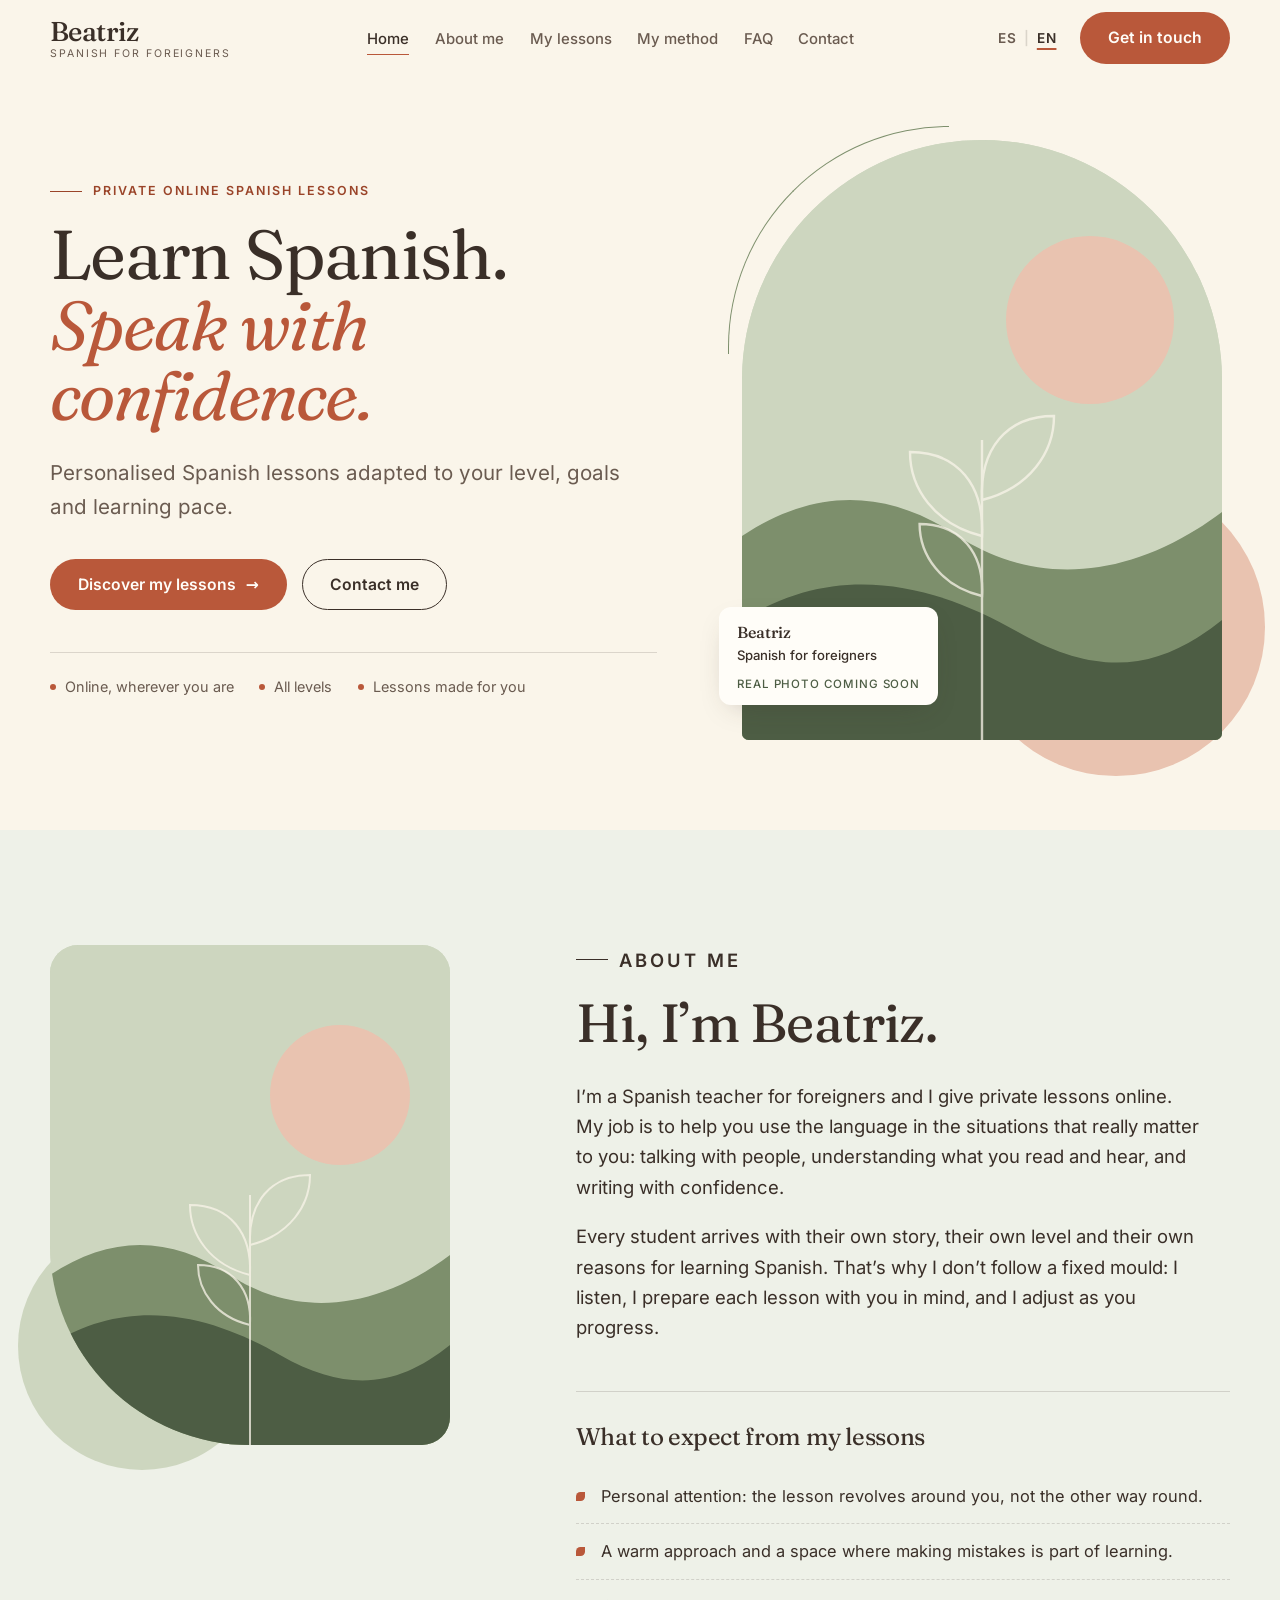
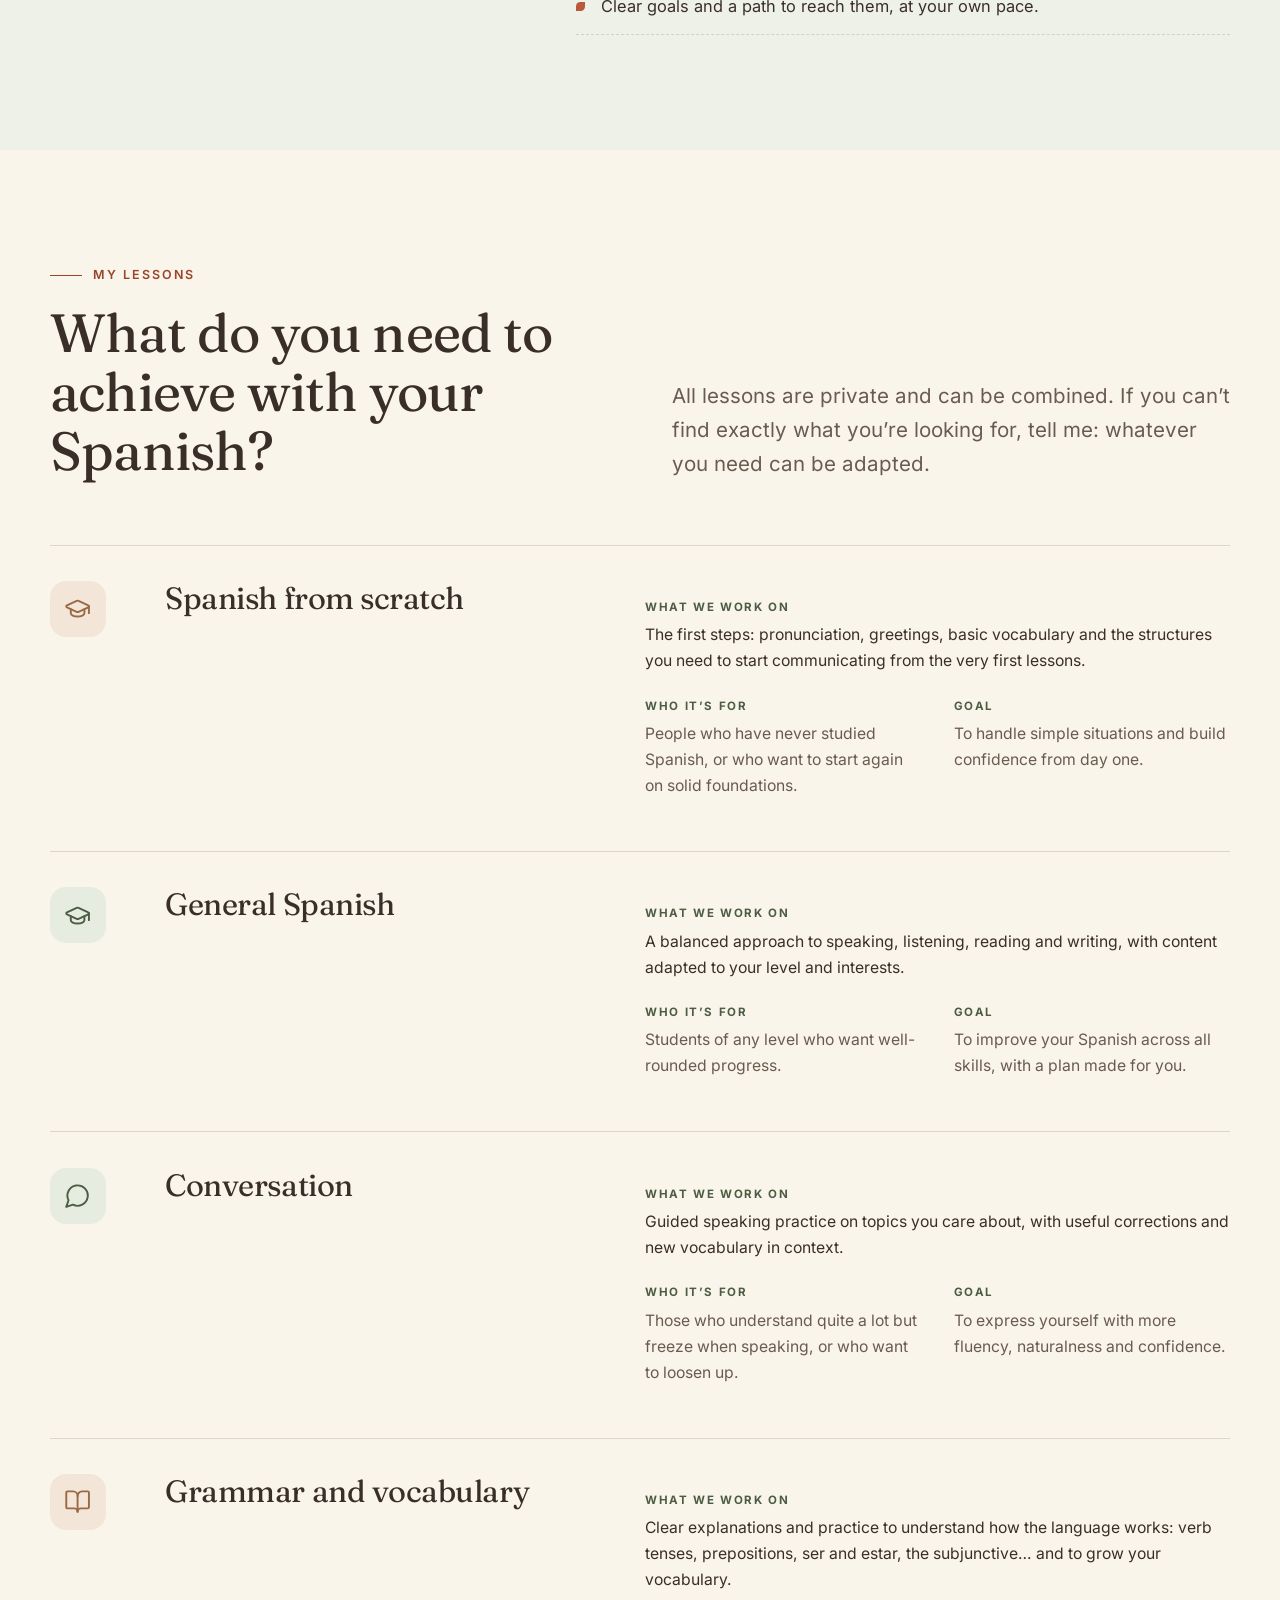
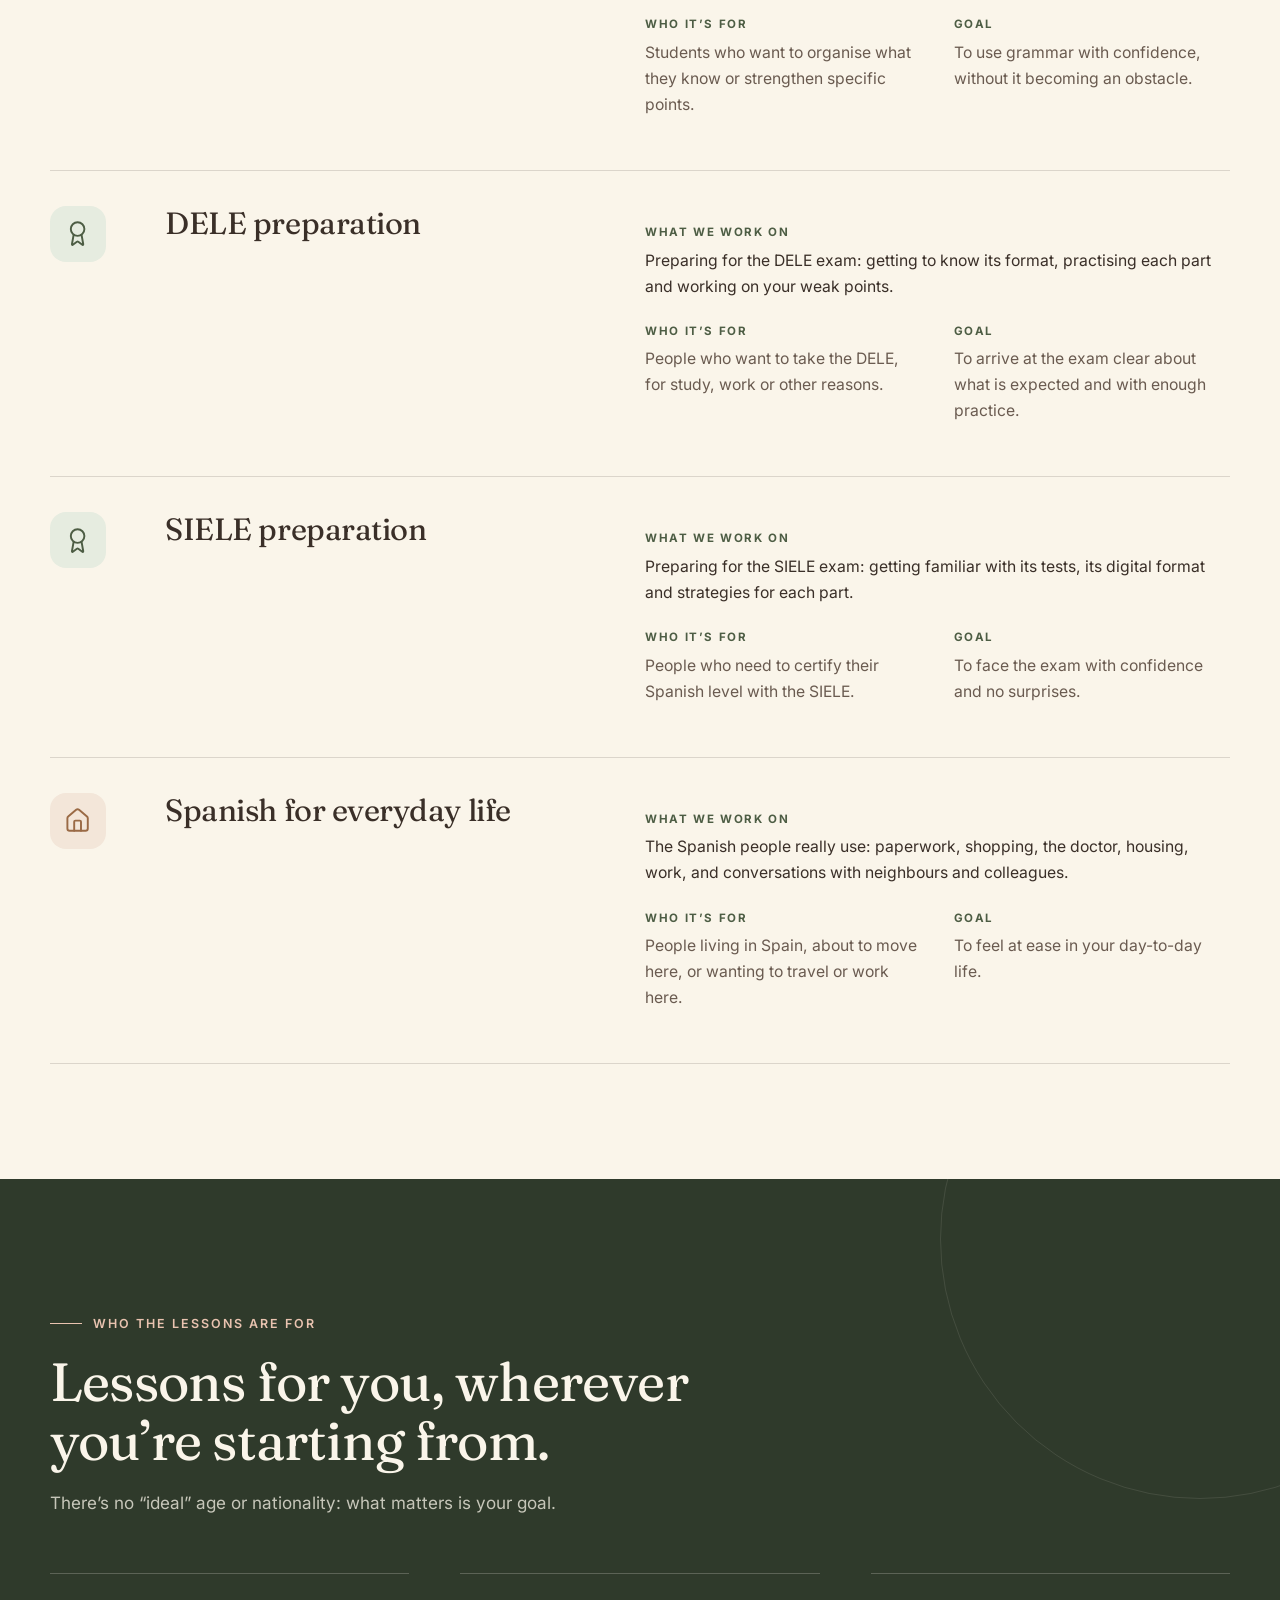
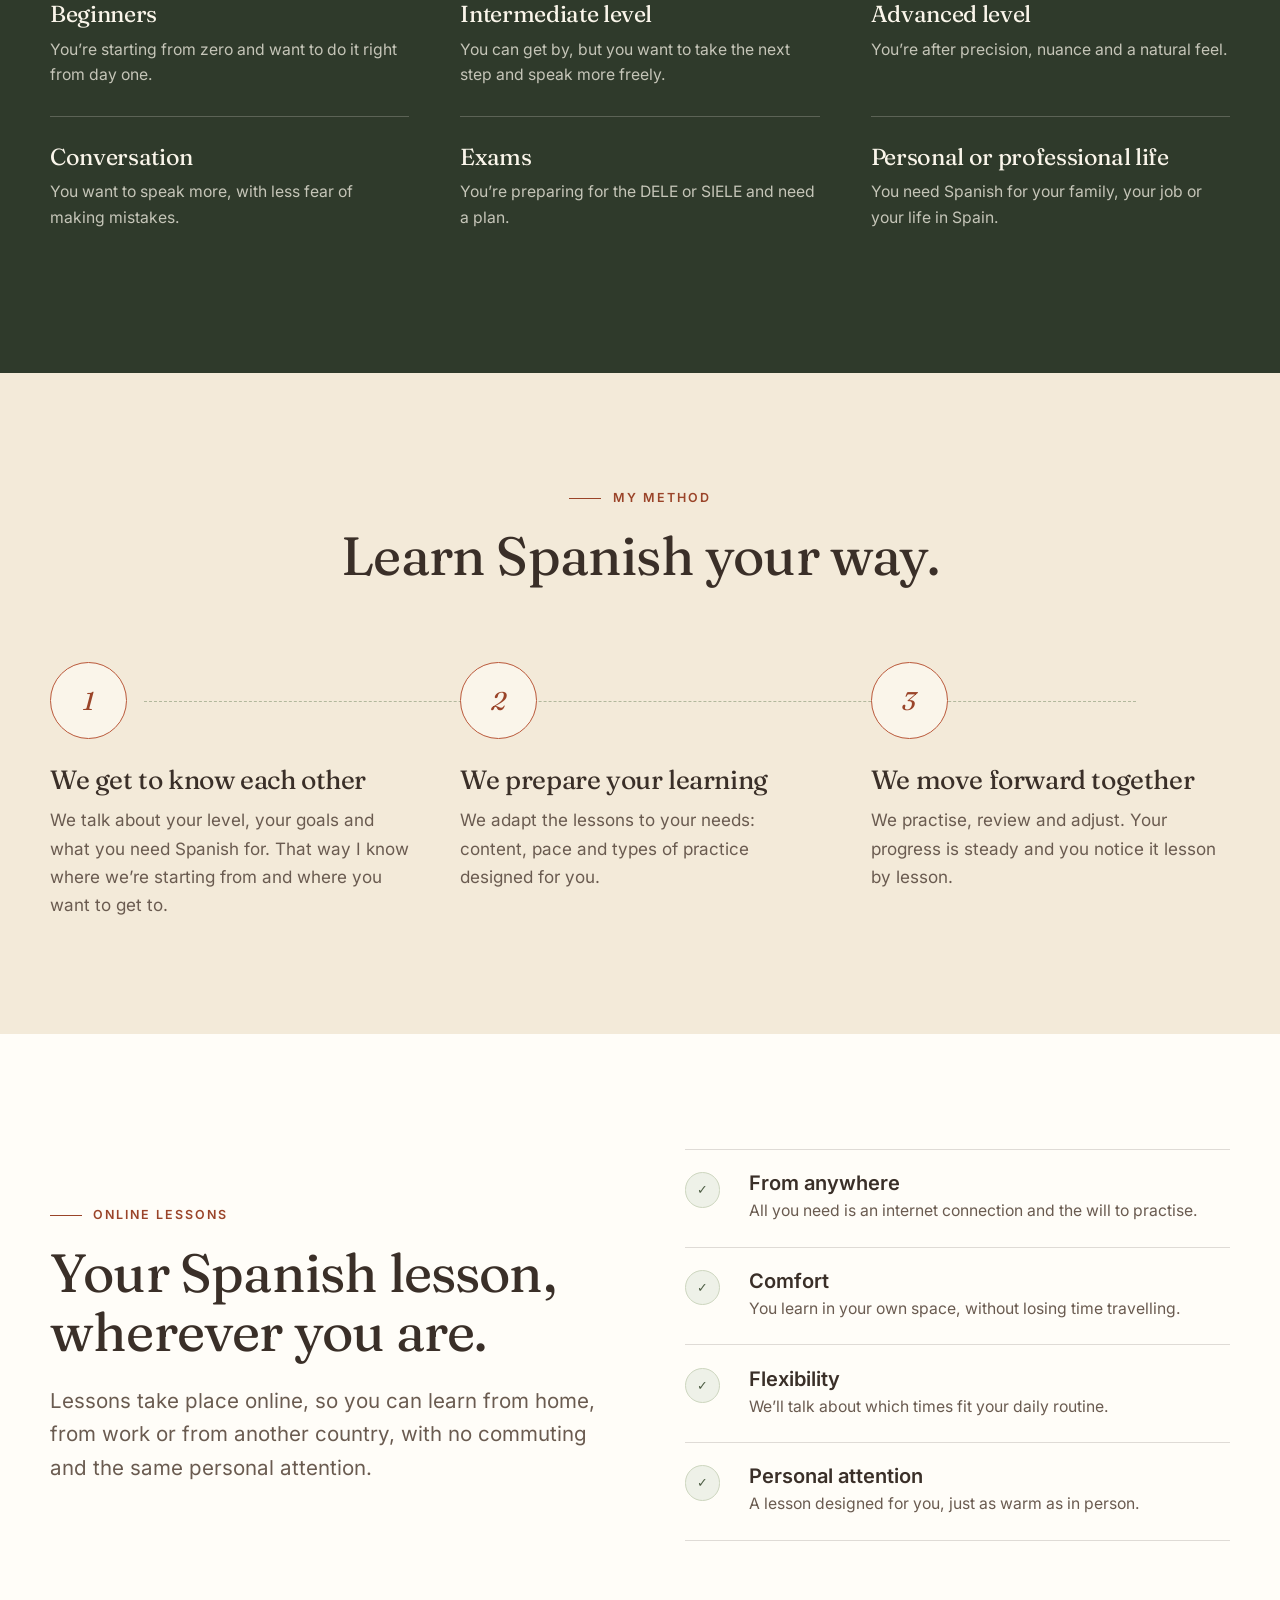
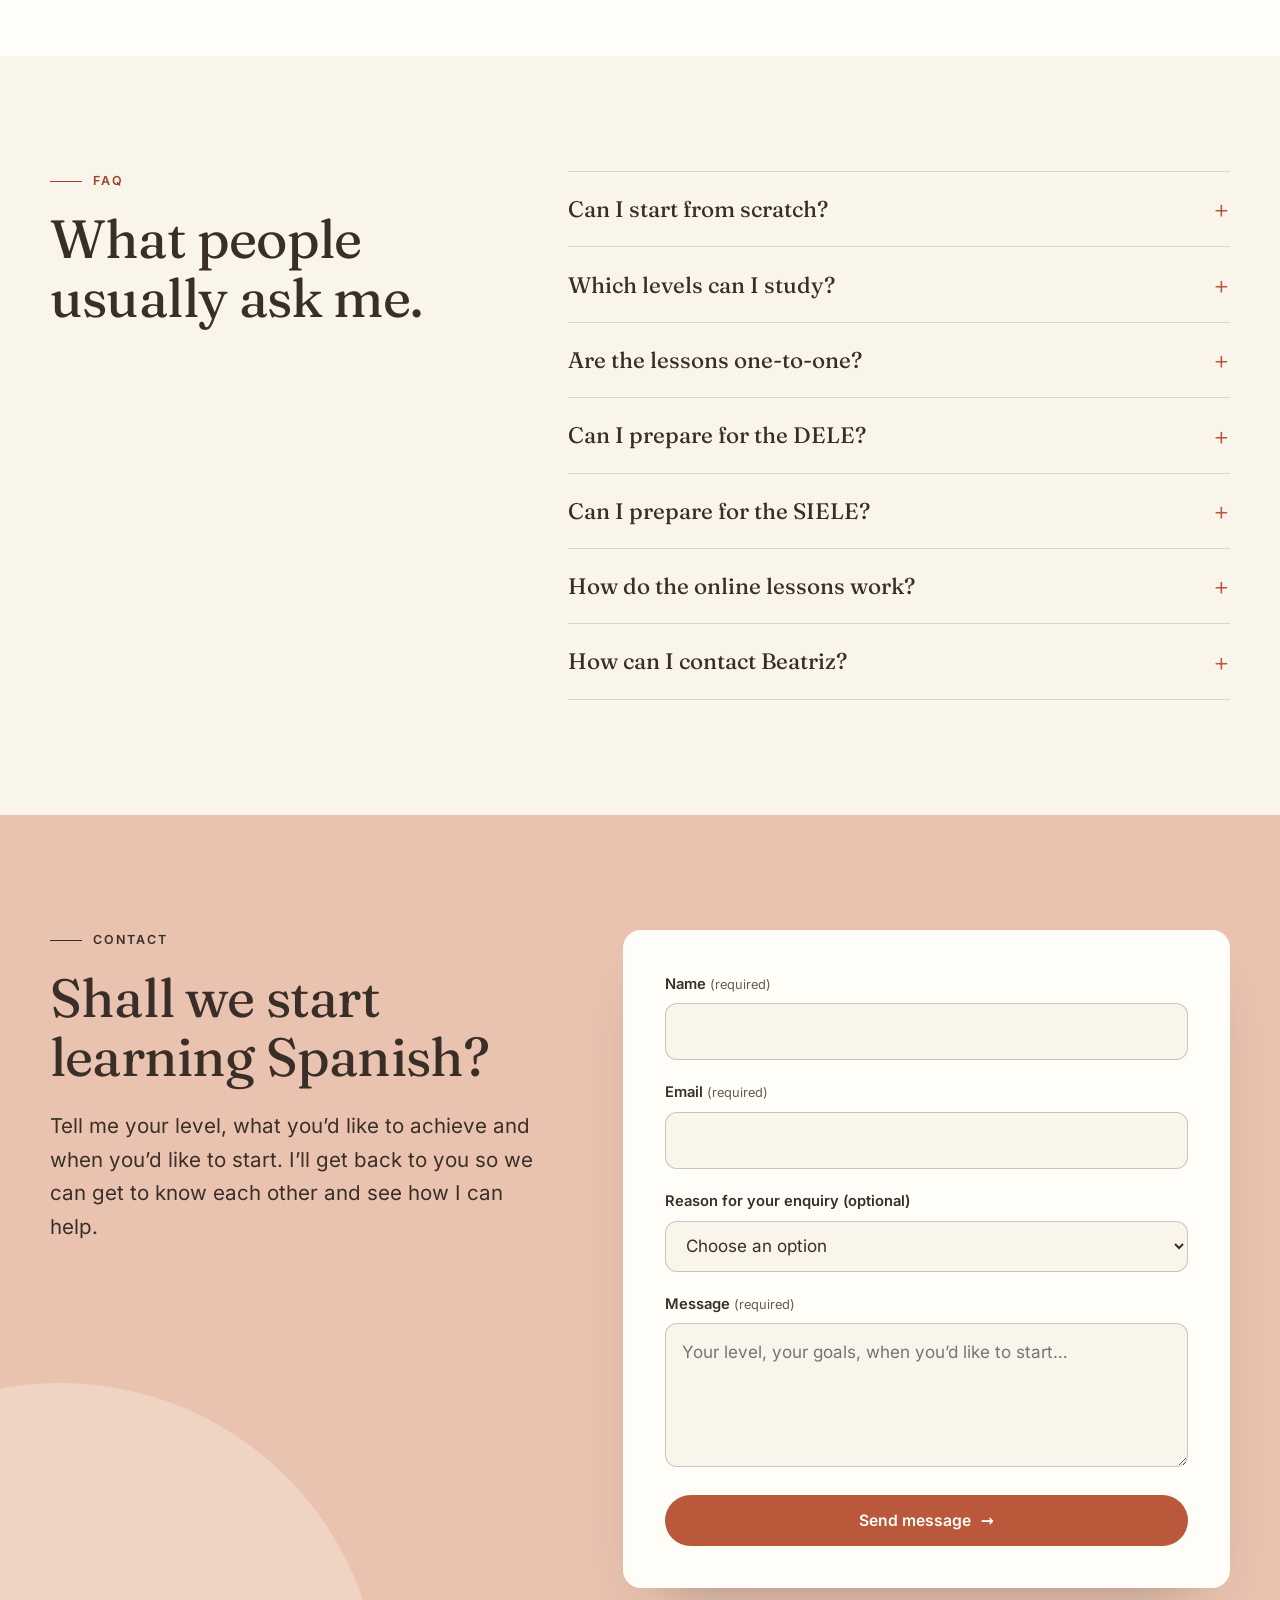
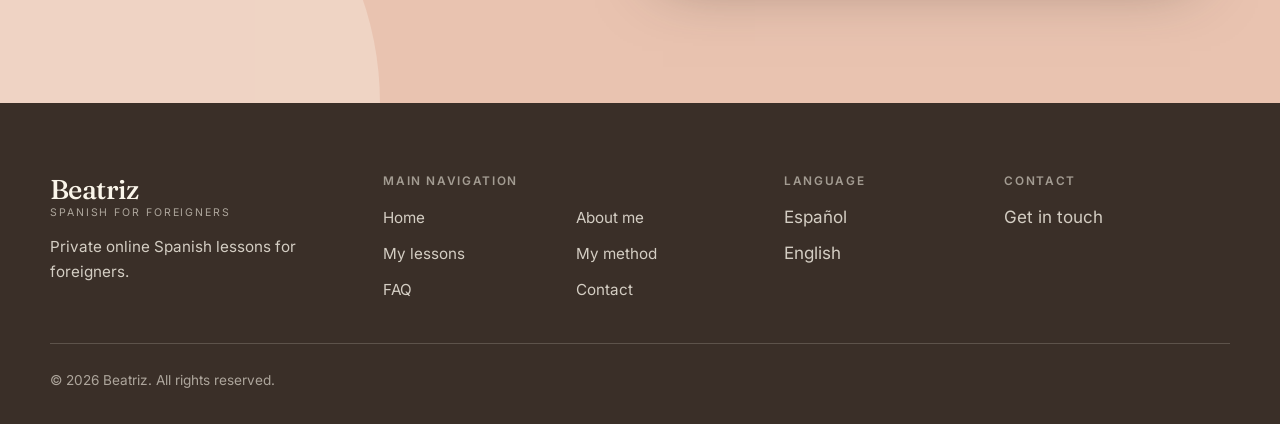
==== commit 6af58037: "Add files via upload" ====
--- a/en/index.html
+++ b/en/index.html
@@ -10,7 +10,7 @@
 <body><a class="skip" href="#home">Skip to content</a><header class="header" id="top">
   <div class="wrap">
     <a class="brand" href="#home" aria-label="Beatriz — Spanish for foreigners"><span class="brand-name">Beatriz</span><span class="brand-tag">Spanish for foreigners</span></a>
-    <nav class="nav" id="site-nav" aria-label="Main navigation"><ul><li><a href="#home" data-nav="home">Home</a></li><li><a href="#about" data-nav="about">About me</a></li><li><a href="#lessons" data-nav="lessons">My lessons</a></li><li><a href="#method" data-nav="method">Method</a></li><li><a href="#faq" data-nav="faq">FAQ</a></li><li><a href="#contact" data-nav="contact">Contact</a></li></ul><a class="btn btn-primary nav-cta" href="#contact">Get in touch</a></nav>
+    <nav class="nav" id="site-nav" aria-label="Main navigation"><ul><li><a href="#home" data-nav="home">Home</a></li><li><a href="#about" data-nav="about">About me</a></li><li><a href="#lessons" data-nav="lessons">My lessons</a></li><li><a href="#method" data-nav="method">My method</a></li><li><a href="#faq" data-nav="faq">FAQ</a></li><li><a href="#contact" data-nav="contact">Contact</a></li></ul><a class="btn btn-primary nav-cta" href="#contact">Get in touch</a></nav>
     <div class="header-tools">
       <div class="lang" role="group" aria-label="Language"><a href="../es/index.html" hreflang="es" lang="es" data-lang="es">ES</a><span aria-hidden="true">|</span><a href="../en/index.html" hreflang="en" lang="en" data-lang="en" aria-current="true">EN</a></div>
       <a class="btn btn-primary header-cta" href="#contact">Get in touch</a>
@@ -60,7 +60,7 @@
   <div class="wrap">
     <div class="lessons-head reveal"><div><p class="eyebrow">My lessons</p><h2 class="h2" id="lessons-title">What do you need to achieve with your Spanish?</h2></div><p class="lead">All lessons are private and can be combined. If you can’t find exactly what you’re looking for, tell me: whatever you need can be adapted.</p></div>
     <article class="lesson reveal" id="lesson-zero">
-    <span class="lesson-n" aria-hidden="true">01</span>
+    <span class="lesson-ico lesson-ico--warm" aria-hidden="true"><svg viewBox="0 0 24 24" fill="none" stroke="currentColor" stroke-width="1.7" stroke-linecap="round" stroke-linejoin="round"><path d="M21.42 10.922a1 1 0 0 0-.019-1.838L12.83 5.18a2 2 0 0 0-1.66 0L2.6 9.08a1 1 0 0 0 0 1.832l8.57 3.908a2 2 0 0 0 1.66 0z"/><path d="M22 10v6"/><path d="M6 12.5V16a6 3 0 0 0 12 0v-3.5"/></svg></span>
     <h3>Spanish from scratch</h3>
     <dl class="lesson-cols">
       <div><dt>What we work on</dt><dd>The first steps: pronunciation, greetings, basic vocabulary and the structures you need to start communicating from the very first lessons.</dd></div>
@@ -68,7 +68,7 @@
       <div><dt>Goal</dt><dd class="soft">To handle simple situations and build confidence from day one.</dd></div>
     </dl>
   </article><article class="lesson reveal" id="lesson-general">
-    <span class="lesson-n" aria-hidden="true">02</span>
+    <span class="lesson-ico lesson-ico--sage" aria-hidden="true"><svg viewBox="0 0 24 24" fill="none" stroke="currentColor" stroke-width="1.7" stroke-linecap="round" stroke-linejoin="round"><path d="M21.42 10.922a1 1 0 0 0-.019-1.838L12.83 5.18a2 2 0 0 0-1.66 0L2.6 9.08a1 1 0 0 0 0 1.832l8.57 3.908a2 2 0 0 0 1.66 0z"/><path d="M22 10v6"/><path d="M6 12.5V16a6 3 0 0 0 12 0v-3.5"/></svg></span>
     <h3>General Spanish</h3>
     <dl class="lesson-cols">
       <div><dt>What we work on</dt><dd>A balanced approach to speaking, listening, reading and writing, with content adapted to your level and interests.</dd></div>
@@ -76,7 +76,7 @@
       <div><dt>Goal</dt><dd class="soft">To improve your Spanish across all skills, with a plan made for you.</dd></div>
     </dl>
   </article><article class="lesson reveal" id="lesson-conversation">
-    <span class="lesson-n" aria-hidden="true">03</span>
+    <span class="lesson-ico lesson-ico--sage" aria-hidden="true"><svg viewBox="0 0 24 24" fill="none" stroke="currentColor" stroke-width="1.7" stroke-linecap="round" stroke-linejoin="round"><path d="M7.9 20A9 9 0 1 0 4 16.1L2 22Z"/></svg></span>
     <h3>Conversation</h3>
     <dl class="lesson-cols">
       <div><dt>What we work on</dt><dd>Guided speaking practice on topics you care about, with useful corrections and new vocabulary in context.</dd></div>
@@ -84,7 +84,7 @@
       <div><dt>Goal</dt><dd class="soft">To express yourself with more fluency, naturalness and confidence.</dd></div>
     </dl>
   </article><article class="lesson reveal" id="lesson-grammar">
-    <span class="lesson-n" aria-hidden="true">04</span>
+    <span class="lesson-ico lesson-ico--warm" aria-hidden="true"><svg viewBox="0 0 24 24" fill="none" stroke="currentColor" stroke-width="1.7" stroke-linecap="round" stroke-linejoin="round"><path d="M12 7v14"/><path d="M3 18a1 1 0 0 1-1-1V4a1 1 0 0 1 1-1h5a4 4 0 0 1 4 4 4 4 0 0 1 4-4h5a1 1 0 0 1 1 1v13a1 1 0 0 1-1 1h-6a3 3 0 0 0-3 3 3 3 0 0 0-3-3z"/></svg></span>
     <h3>Grammar and vocabulary</h3>
     <dl class="lesson-cols">
       <div><dt>What we work on</dt><dd>Clear explanations and practice to understand how the language works: verb tenses, prepositions, ser and estar, the subjunctive… and to grow your vocabulary.</dd></div>
@@ -92,7 +92,7 @@
       <div><dt>Goal</dt><dd class="soft">To use grammar with confidence, without it becoming an obstacle.</dd></div>
     </dl>
   </article><article class="lesson reveal lesson--exam" id="lesson-dele">
-    <span class="lesson-n" aria-hidden="true">05</span>
+    <span class="lesson-ico lesson-ico--sage" aria-hidden="true"><svg viewBox="0 0 24 24" fill="none" stroke="currentColor" stroke-width="1.7" stroke-linecap="round" stroke-linejoin="round"><path d="m15.477 12.89 1.515 8.526a.5.5 0 0 1-.81.47l-3.58-2.687a1 1 0 0 0-1.197 0l-3.586 2.686a.5.5 0 0 1-.81-.469l1.514-8.526"/><circle cx="12" cy="8" r="6"/></svg></span>
     <h3>DELE preparation</h3>
     <dl class="lesson-cols">
       <div><dt>What we work on</dt><dd>Preparing for the DELE exam: getting to know its format, practising each part and working on your weak points.</dd></div>
@@ -100,7 +100,7 @@
       <div><dt>Goal</dt><dd class="soft">To arrive at the exam clear about what is expected and with enough practice.</dd></div>
     </dl>
   </article><article class="lesson reveal lesson--exam" id="lesson-siele">
-    <span class="lesson-n" aria-hidden="true">06</span>
+    <span class="lesson-ico lesson-ico--sage" aria-hidden="true"><svg viewBox="0 0 24 24" fill="none" stroke="currentColor" stroke-width="1.7" stroke-linecap="round" stroke-linejoin="round"><path d="m15.477 12.89 1.515 8.526a.5.5 0 0 1-.81.47l-3.58-2.687a1 1 0 0 0-1.197 0l-3.586 2.686a.5.5 0 0 1-.81-.469l1.514-8.526"/><circle cx="12" cy="8" r="6"/></svg></span>
     <h3>SIELE preparation</h3>
     <dl class="lesson-cols">
       <div><dt>What we work on</dt><dd>Preparing for the SIELE exam: getting familiar with its tests, its digital format and strategies for each part.</dd></div>
@@ -108,7 +108,7 @@
       <div><dt>Goal</dt><dd class="soft">To face the exam with confidence and no surprises.</dd></div>
     </dl>
   </article><article class="lesson reveal" id="lesson-daily">
-    <span class="lesson-n" aria-hidden="true">07</span>
+    <span class="lesson-ico lesson-ico--warm" aria-hidden="true"><svg viewBox="0 0 24 24" fill="none" stroke="currentColor" stroke-width="1.7" stroke-linecap="round" stroke-linejoin="round"><path d="M15 21v-8a1 1 0 0 0-1-1h-4a1 1 0 0 0-1 1v8"/><path d="M3 10a2 2 0 0 1 .709-1.528l7-5.999a2 2 0 0 1 2.582 0l7 5.999A2 2 0 0 1 21 10v9a2 2 0 0 1-2 2H5a2 2 0 0 1-2-2z"/></svg></span>
     <h3>Spanish for everyday life</h3>
     <dl class="lesson-cols">
       <div><dt>What we work on</dt><dd>The Spanish people really use: paperwork, shopping, the doctor, housing, work, and conversations with neighbours and colleagues.</dd></div>
@@ -126,8 +126,8 @@
 </section>
 <section class="section method" id="method" aria-labelledby="method-title">
   <div class="wrap">
-    <div class="method-head reveal"><p class="eyebrow">Method</p><h2 class="h2" id="method-title">Learn Spanish your way.</h2></div>
-    <ol class="steps"><li class="step reveal"><span class="step-n" aria-hidden="true">1</span><h3>We get to know each other</h3><p>We talk about your level, your goals and what you need Spanish for. That way I know where we’re starting from and where you want to get to.</p></li><li class="step reveal"><span class="step-n" aria-hidden="true">2</span><h3>We tailor the lessons</h3><p>I prepare the sessions around your case: content, pace and type of practice designed for you.</p></li><li class="step reveal"><span class="step-n" aria-hidden="true">3</span><h3>We move forward together</h3><p>We practise, review and adjust. Your progress is steady and you notice it lesson by lesson.</p></li></ol>
+    <div class="method-head reveal"><p class="eyebrow">My method</p><h2 class="h2" id="method-title">Learn Spanish your way.</h2></div>
+    <ol class="steps"><li class="step reveal"><span class="step-n" aria-hidden="true">1</span><h3>We get to know each other</h3><p>We talk about your level, your goals and what you need Spanish for. That way I know where we’re starting from and where you want to get to.</p></li><li class="step reveal"><span class="step-n" aria-hidden="true">2</span><h3>We prepare your learning</h3><p>We adapt the lessons to your needs: content, pace and types of practice designed for you.</p></li><li class="step reveal"><span class="step-n" aria-hidden="true">3</span><h3>We move forward together</h3><p>We practise, review and adjust. Your progress is steady and you notice it lesson by lesson.</p></li></ol>
   </div>
 </section>
 <section class="section online" aria-labelledby="online-title">
@@ -165,7 +165,7 @@
 </section></main><footer class="footer"><div class="wrap">
     <div class="footer-top">
       <div><div class="brand"><span class="brand-name">Beatriz</span><span class="brand-tag">Spanish for foreigners</span></div><p class="footer-text">Private online Spanish lessons for foreigners.</p></div>
-      <nav class="footer-col" aria-label="Footer"><h3>Main navigation</h3><ul><li><a href="../en/index.html#home">Home</a></li><li><a href="../en/index.html#about">About me</a></li><li><a href="../en/index.html#lessons">My lessons</a></li><li><a href="../en/index.html#method">Method</a></li><li><a href="../en/index.html#faq">FAQ</a></li><li><a href="../en/index.html#contact">Contact</a></li></ul></nav>
+      <nav class="footer-col" aria-label="Footer"><h3>Main navigation</h3><ul><li><a href="../en/index.html#home">Home</a></li><li><a href="../en/index.html#about">About me</a></li><li><a href="../en/index.html#lessons">My lessons</a></li><li><a href="../en/index.html#method">My method</a></li><li><a href="../en/index.html#faq">FAQ</a></li><li><a href="../en/index.html#contact">Contact</a></li></ul></nav>
       <div class="footer-col"><h3>Language</h3><ul><li><a href="../es/index.html" hreflang="es" lang="es" data-lang="es">Español</a></li><li><a href="../en/index.html" hreflang="en" lang="en" data-lang="en">English</a></li></ul></div>
       <div class="footer-col"><h3>Contact</h3><ul><li><a href="../en/index.html#contact">Get in touch</a></li></ul></div>
     </div>
--- a/styles.css
+++ b/styles.css
@@ -61,8 +61,10 @@
 .link-arrow{font-weight:600;text-decoration:none;border-bottom:1.5px solid var(--terracotta);padding-bottom:2px}
 
 /* ───────── Cabecera ───────── */
-.header{position:fixed;inset:0 0 auto 0;z-index:50;height:var(--header-h);display:flex;align-items:center;transition:background .3s,box-shadow .3s}
-.header.is-stuck{background:rgba(250,245,234,.92);backdrop-filter:blur(10px);box-shadow:0 1px 0 var(--line)}
+.header{position:fixed;inset:0 0 auto 0;z-index:50;height:var(--header-h);display:flex;align-items:center;}
+.header::before{content:"";position:absolute;inset:0;z-index:-2;background:rgba(250,245,234,.92);backdrop-filter:blur(10px);-webkit-backdrop-filter:blur(10px);box-shadow:0 1px 0 var(--line);opacity:0;transition:opacity .3s;pointer-events:none}
+.header.is-stuck::before,.header.menu-open::before{opacity:1}
+.header .wrap{position:relative}
 .header .wrap{display:flex;align-items:center;justify-content:space-between;gap:1.5rem}
 .brand{text-decoration:none;display:flex;flex-direction:column;line-height:1.05}
 .brand-name{font-family:var(--serif);font-size:1.7rem;font-weight:500;letter-spacing:-.02em}
@@ -83,10 +85,12 @@
   .header-cta{display:none}
   .nav{position:fixed;inset:0;background:var(--ivory);padding:calc(var(--header-h) + 2rem) var(--gutter) 2rem;transform:translateY(-100%);visibility:hidden;transition:transform .35s ease,visibility 0s .35s;display:flex;flex-direction:column;justify-content:space-between;z-index:-1}
   .nav.is-open{transform:none;visibility:visible;transition:transform .35s ease}
-  .nav ul{flex-direction:column;gap:.2rem}
-  .nav a{font-family:var(--serif);font-size:2rem;color:var(--ink);display:inline-block;border:0;padding:.5rem 0}
-  .nav-cta{display:inline-flex !important;align-self:flex-start}
-  .header.menu-open{background:var(--ivory)}
+  .nav ul{flex-direction:column;gap:0}
+  .nav li{border-bottom:1px solid var(--line)}
+  .nav a{font-family:var(--serif);font-size:1.3rem;line-height:1.3;color:var(--ink);display:block;border:0;padding:.95rem 0}
+  .nav a.nav-cta{display:inline-flex !important;align-self:flex-start;font-family:var(--sans);font-size:.98rem;font-weight:600;line-height:1;color:var(--white);padding:.85rem 1.7rem}
+  .menu-btn svg{width:30px;height:30px}
+  .header.menu-open::before{backdrop-filter:none;-webkit-backdrop-filter:none;background:var(--ivory)}
 }
 @media (min-width:1021px){.nav-cta{display:none !important}}
 
@@ -133,20 +137,22 @@
 /* ───────── Clases (lista editorial) ───────── */
 .lessons-head{display:grid;grid-template-columns:1fr 1fr;gap:2rem 4rem;align-items:end;margin-bottom:clamp(2.5rem,5vw,4rem)}
 .lessons-head .lead{max-width:30em}
-.lesson{display:grid;grid-template-columns:5rem 1.1fr 1.5fr;gap:1rem clamp(1.5rem,4vw,3.5rem);padding:2.2rem 0;border-top:1px solid var(--line);align-items:start}
+.lesson{display:grid;grid-template-columns:4rem 1.1fr 1.5fr;gap:1rem clamp(1.5rem,4vw,3.5rem);padding:2.2rem 0;border-top:1px solid var(--line);align-items:start}
 .lesson:last-child{border-bottom:1px solid var(--line)}
-.lesson-n{font-family:var(--serif);font-style:italic;font-size:2.6rem;line-height:1;color:var(--terracotta);font-weight:350}
+.lesson-ico{width:3.5rem;height:3.5rem;border-radius:16px;display:grid;place-items:center}
+.lesson-ico svg{width:1.7rem;height:1.7rem}
+.lesson-ico--warm{background:#f3e6d9;color:#9a6a45}
+.lesson-ico--sage{background:#e6ece0;color:#4d5d44}
 .lesson h3{font-size:clamp(1.5rem,2.4vw,2rem);line-height:1.15}
 .lesson-cols{display:grid;grid-template-columns:1fr 1fr;gap:1.4rem 2rem}
 .lesson-cols>div:first-child{grid-column:1/-1}
 .lesson dt{font-size:.72rem;font-weight:700;letter-spacing:.14em;text-transform:uppercase;color:var(--sage-700);margin-bottom:.35rem}
 .lesson dd{margin:0;font-size:.98rem;color:var(--ink)}
 .lesson dd.soft{color:var(--ink-soft)}
-.lesson--exam .lesson-n{color:var(--sage-700)}
 @media (max-width:900px){
   .lessons-head{grid-template-columns:1fr}
-  .lesson{grid-template-columns:3.2rem 1fr}
-  .lesson-n{font-size:2rem}
+  .lesson{grid-template-columns:3.5rem 1fr;align-items:center}
+  .lesson-ico{width:3rem;height:3rem;border-radius:14px}
   .lesson-cols{grid-column:1/-1}
 }
 @media (max-width:560px){.lesson-cols{grid-template-columns:1fr}}
@@ -195,12 +201,27 @@
 .online-list p{color:var(--ink-soft);font-size:.98rem}
 @media (max-width:860px){.online-grid{grid-template-columns:1fr}}
 
-/* ───────── Testimonios (solo si hay reales) ───────── */
-.testimonials{background:var(--ivory)}
-.quotes{display:grid;grid-template-columns:repeat(auto-fit,minmax(280px,1fr));gap:2.5rem;margin-top:3rem}
-.quote{border-left:2px solid var(--terracotta);padding-left:1.5rem}
-.quote p{font-family:var(--serif);font-style:italic;font-size:1.3rem;line-height:1.4}
-.quote footer{margin-top:1rem;font-size:.9rem;color:var(--ink-soft)}
+/* ───────── Opiniones de alumnos ───────── */
+.testimonials{background:var(--sage-50);position:relative;overflow:hidden}
+.testimonials::before{content:"";position:absolute;width:420px;height:420px;border-radius:50%;background:var(--sage-200);opacity:.45;right:-140px;top:-160px;pointer-events:none}
+.testimonials-grid{display:grid;grid-template-columns:.85fr 1.15fr;gap:clamp(2.5rem,6vw,5.5rem);align-items:start;position:relative}
+.testimonials-intro .lead{margin-top:1.4rem}
+.provisional-note{margin-top:1.6rem;padding:.9rem 1.1rem;border:1.5px dashed var(--terracotta);border-radius:12px;font-size:.88rem;color:var(--terracotta-dark);background:rgba(255,253,248,.6);max-width:30rem}
+.quotes{display:grid;grid-template-columns:repeat(2,1fr);gap:1.5rem}
+.quote{position:relative;margin:0;background:var(--white);border:1px solid var(--line);border-radius:22px;padding:2rem 1.8rem 1.7rem;display:flex;flex-direction:column;gap:1.2rem;box-shadow:0 24px 50px -38px rgba(58,47,40,.5)}
+.quote:nth-child(even){margin-top:2.6rem}
+.quote-mark{width:2.4rem;height:auto;color:var(--terracotta-soft)}
+.quote blockquote{margin:0}
+.quote blockquote p{font-family:var(--serif);font-style:italic;font-size:1.22rem;line-height:1.45;color:var(--ink)}
+.quote figcaption{display:flex;align-items:center;gap:.9rem;margin-top:auto;padding-top:1.2rem;border-top:1px solid var(--line);font-size:.95rem}
+.quote figcaption b{display:block;font-weight:600}
+.quote figcaption small{display:block;color:var(--ink-soft);font-size:.85rem}
+.quote-avatar{flex:none;width:2.8rem;height:2.8rem;border-radius:50%;background:var(--sage-50);border:1px solid var(--sage-200);display:grid;place-items:center;color:var(--sage-700)}
+.quote-avatar svg{width:1.4rem;height:1.4rem}
+.quote--provisional{border:1.5px dashed var(--terracotta)}
+.quote-tag{position:absolute;top:-.8rem;left:1.4rem;background:var(--terracotta);color:var(--white);font-size:.7rem;font-weight:700;letter-spacing:.1em;text-transform:uppercase;padding:.3rem .75rem;border-radius:999px}
+@media (max-width:980px){.testimonials-grid{grid-template-columns:1fr}}
+@media (max-width:620px){.quotes{grid-template-columns:1fr;gap:1.8rem}.quote:nth-child(even){margin-top:0}.quote{padding:1.9rem 1.4rem 1.5rem}}
 
 /* ───────── FAQ ───────── */
 .faq-grid{display:grid;grid-template-columns:.8fr 1.2fr;gap:clamp(2rem,6vw,6rem);align-items:start}
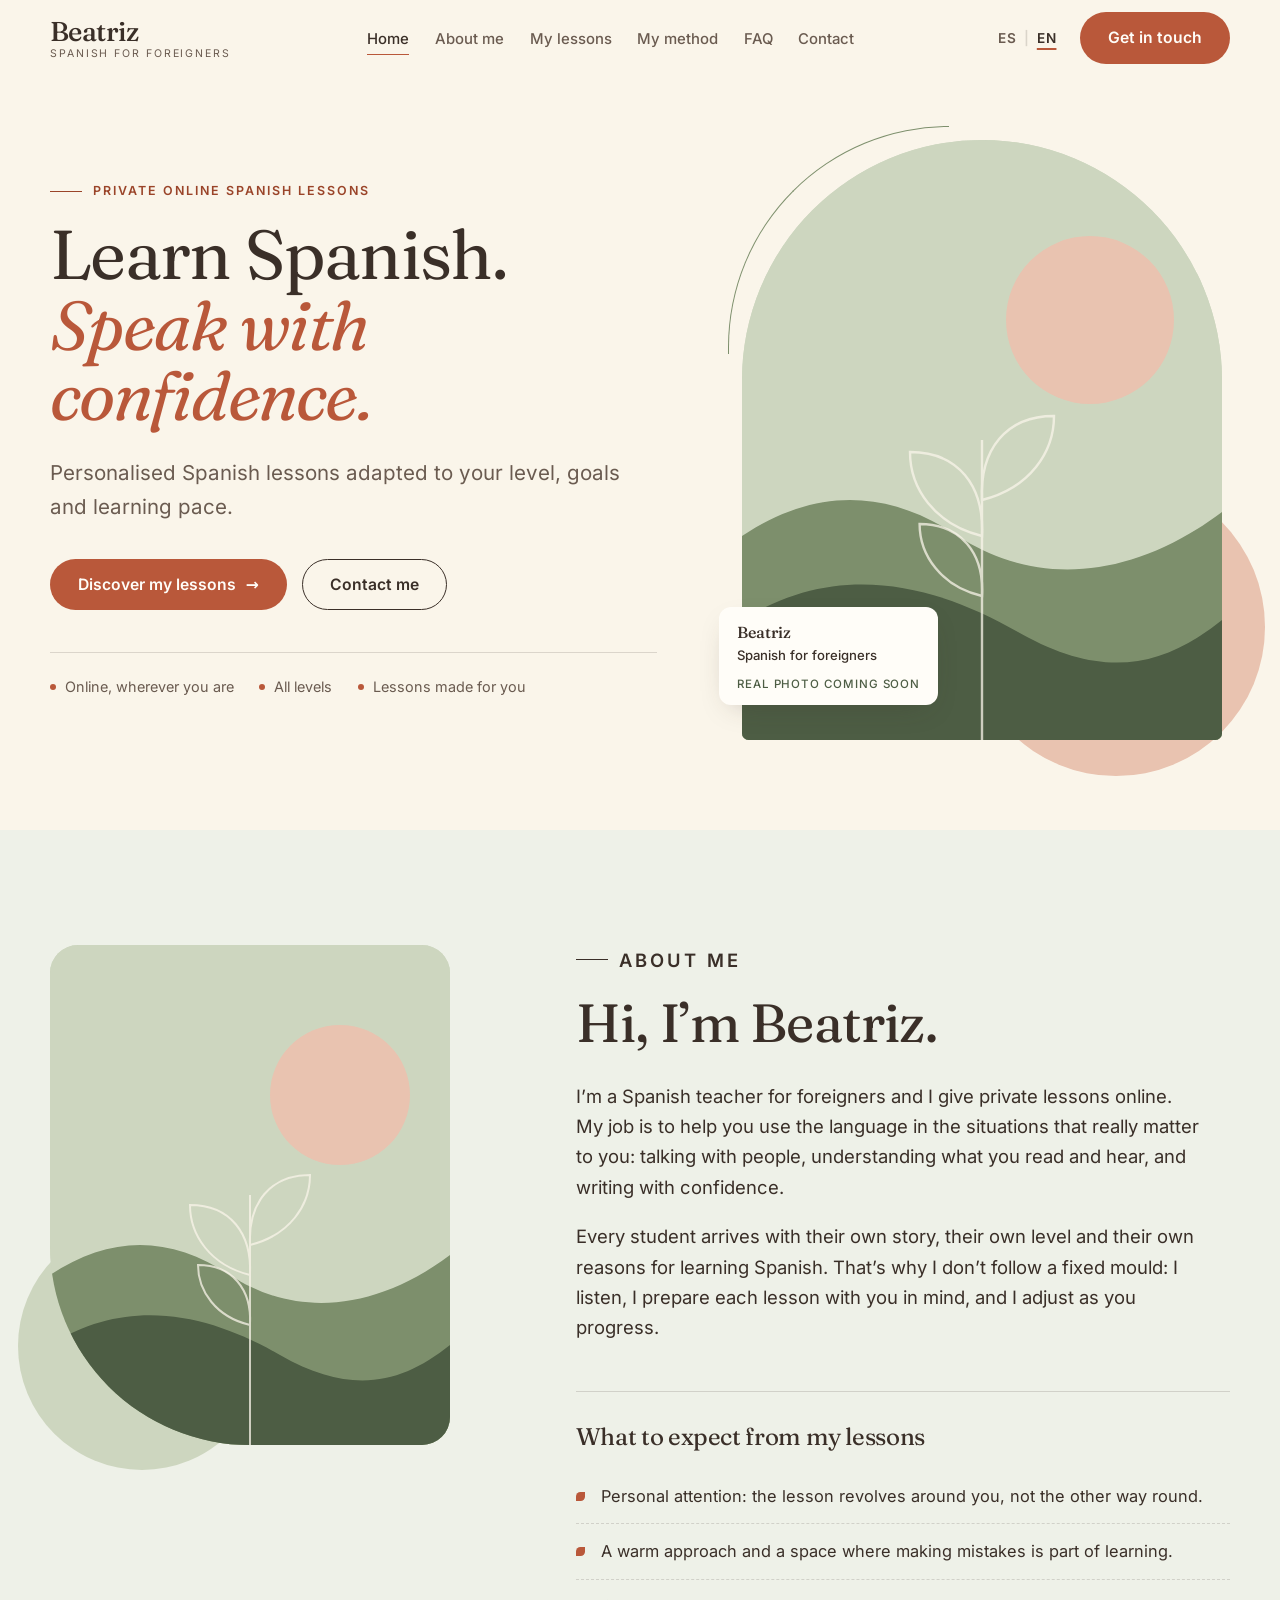
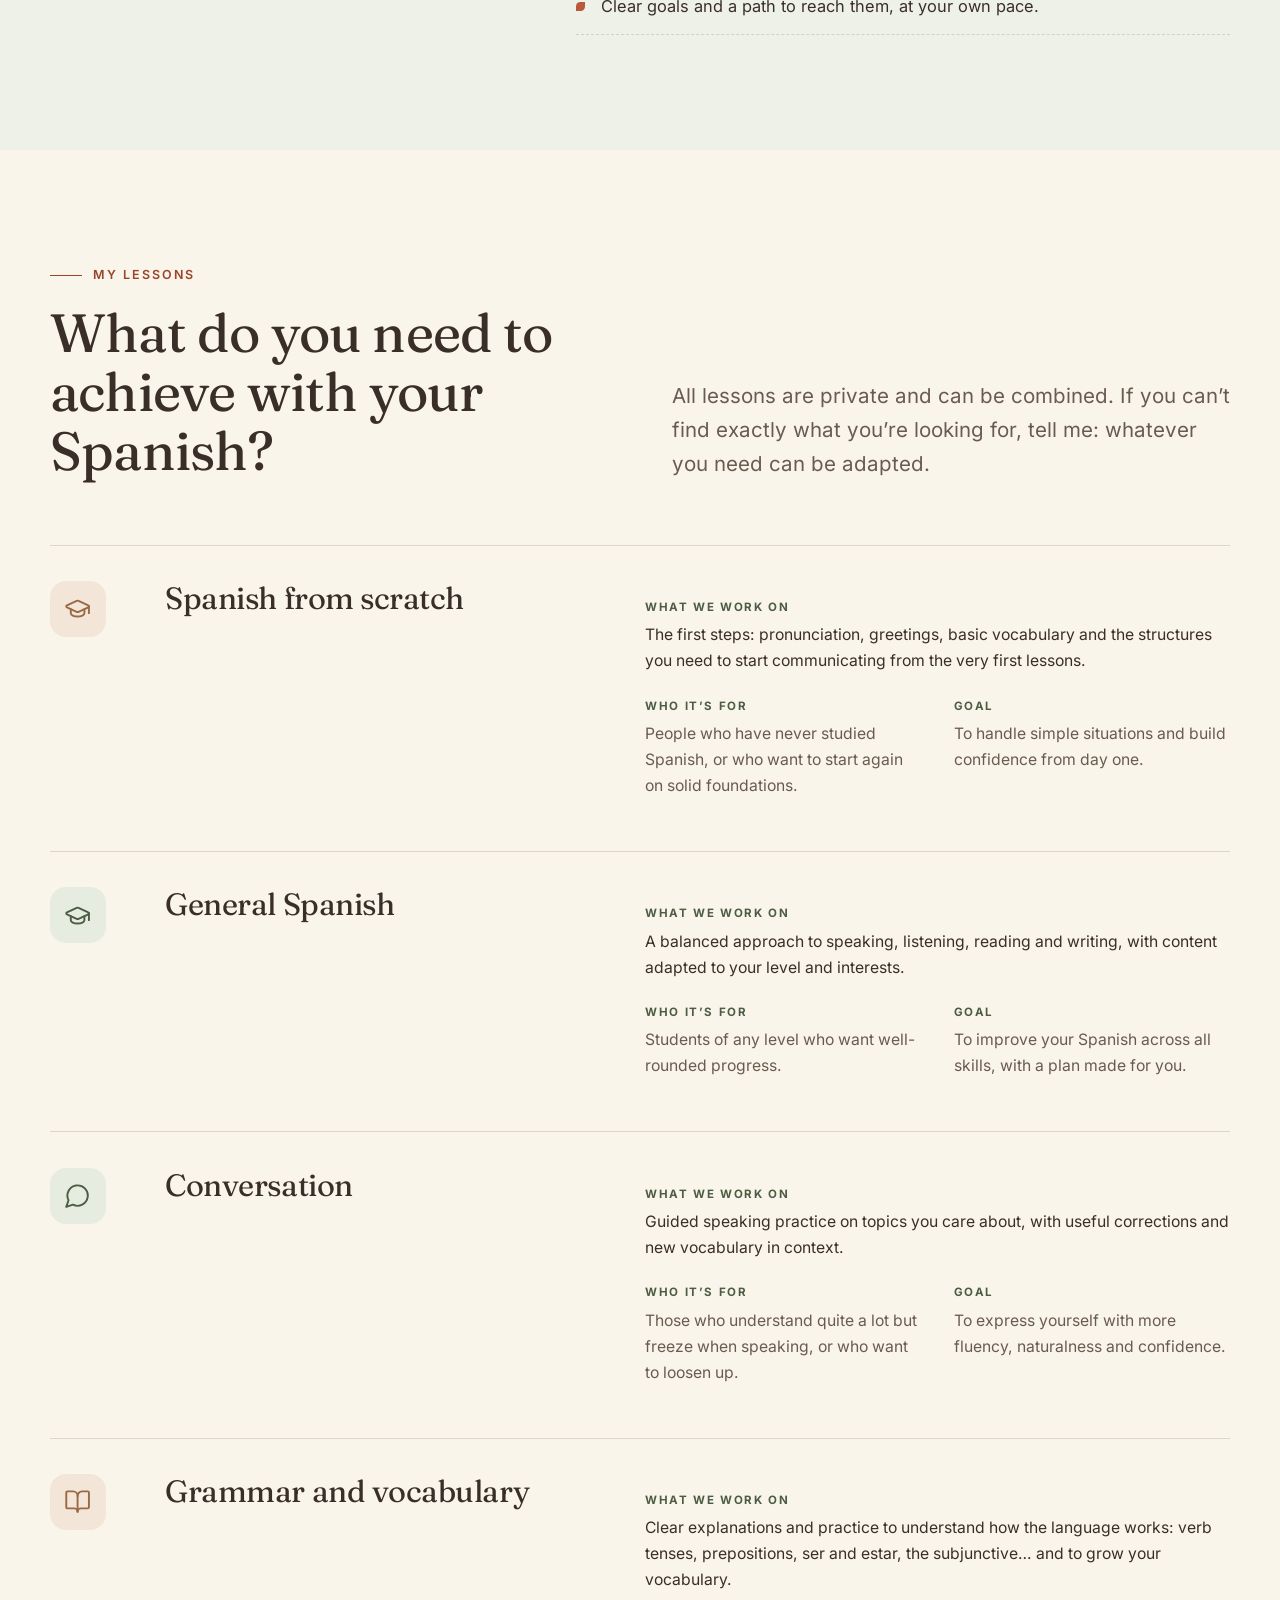
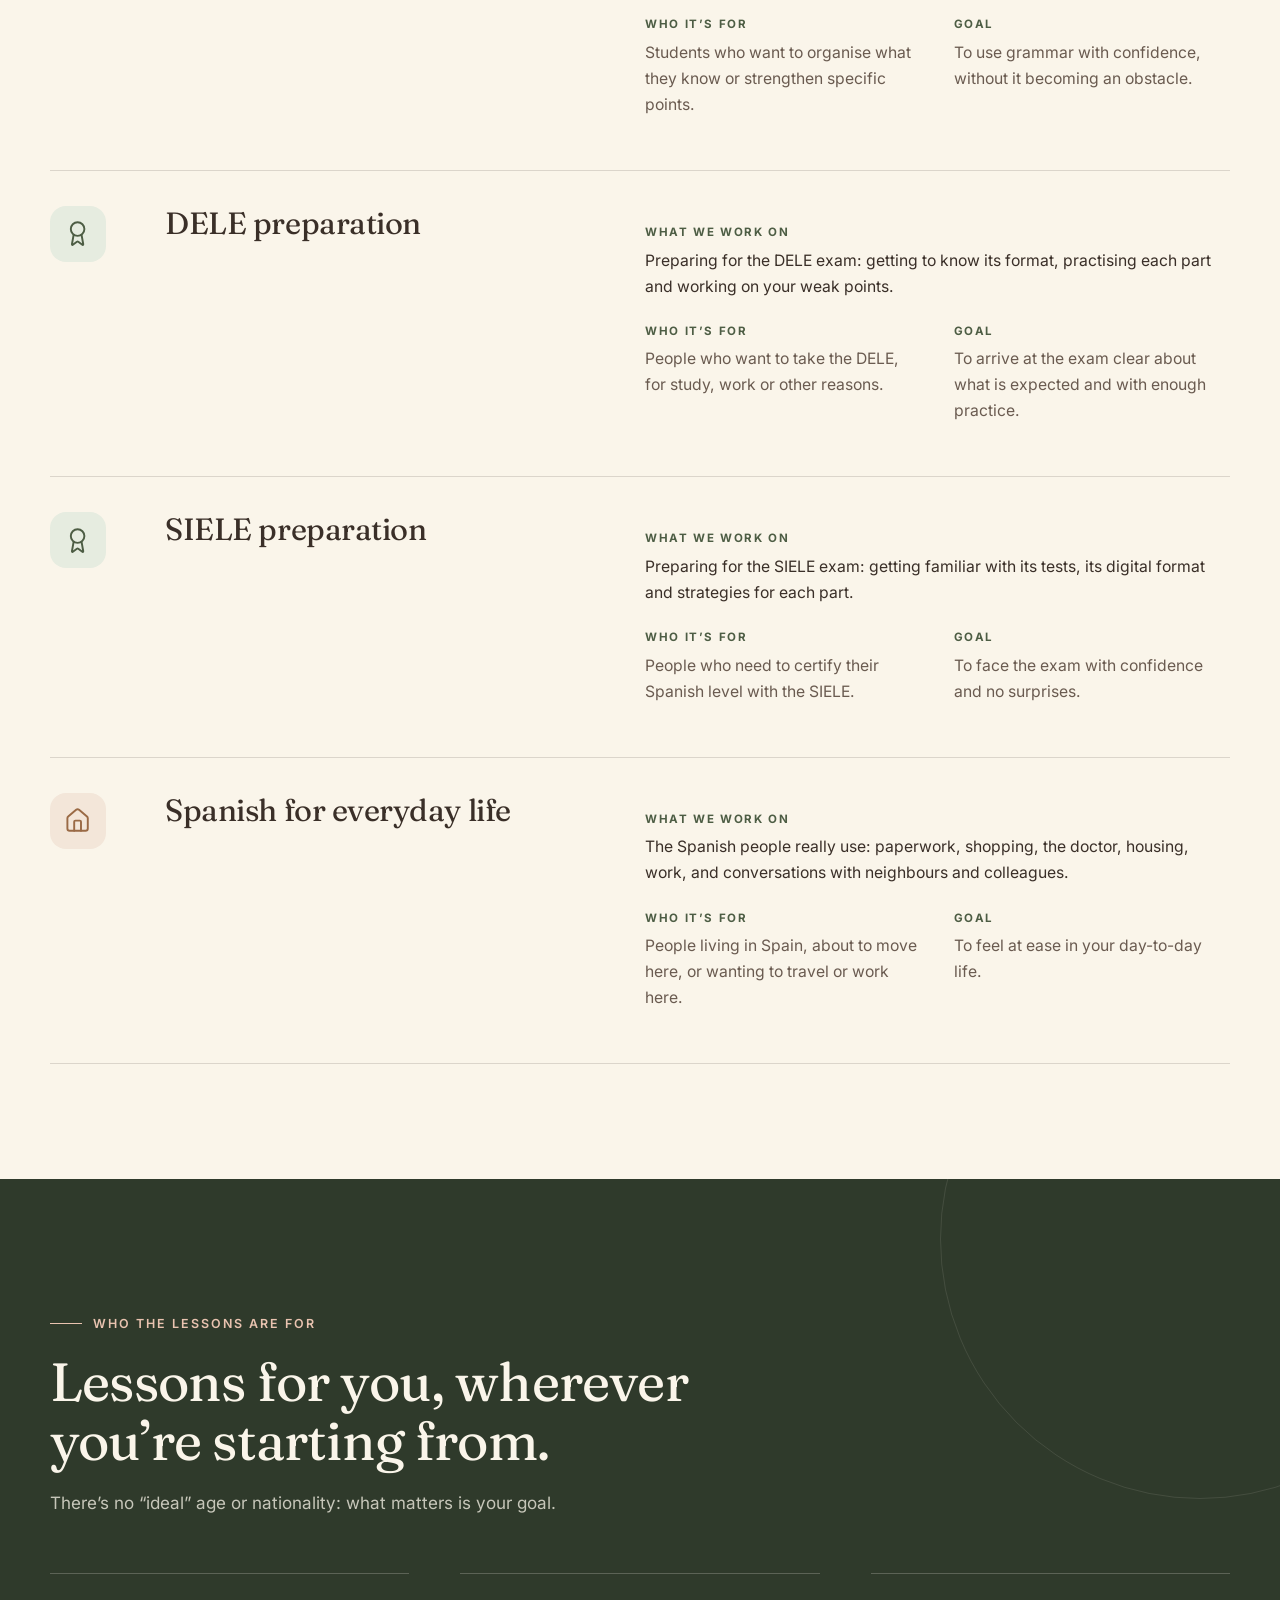
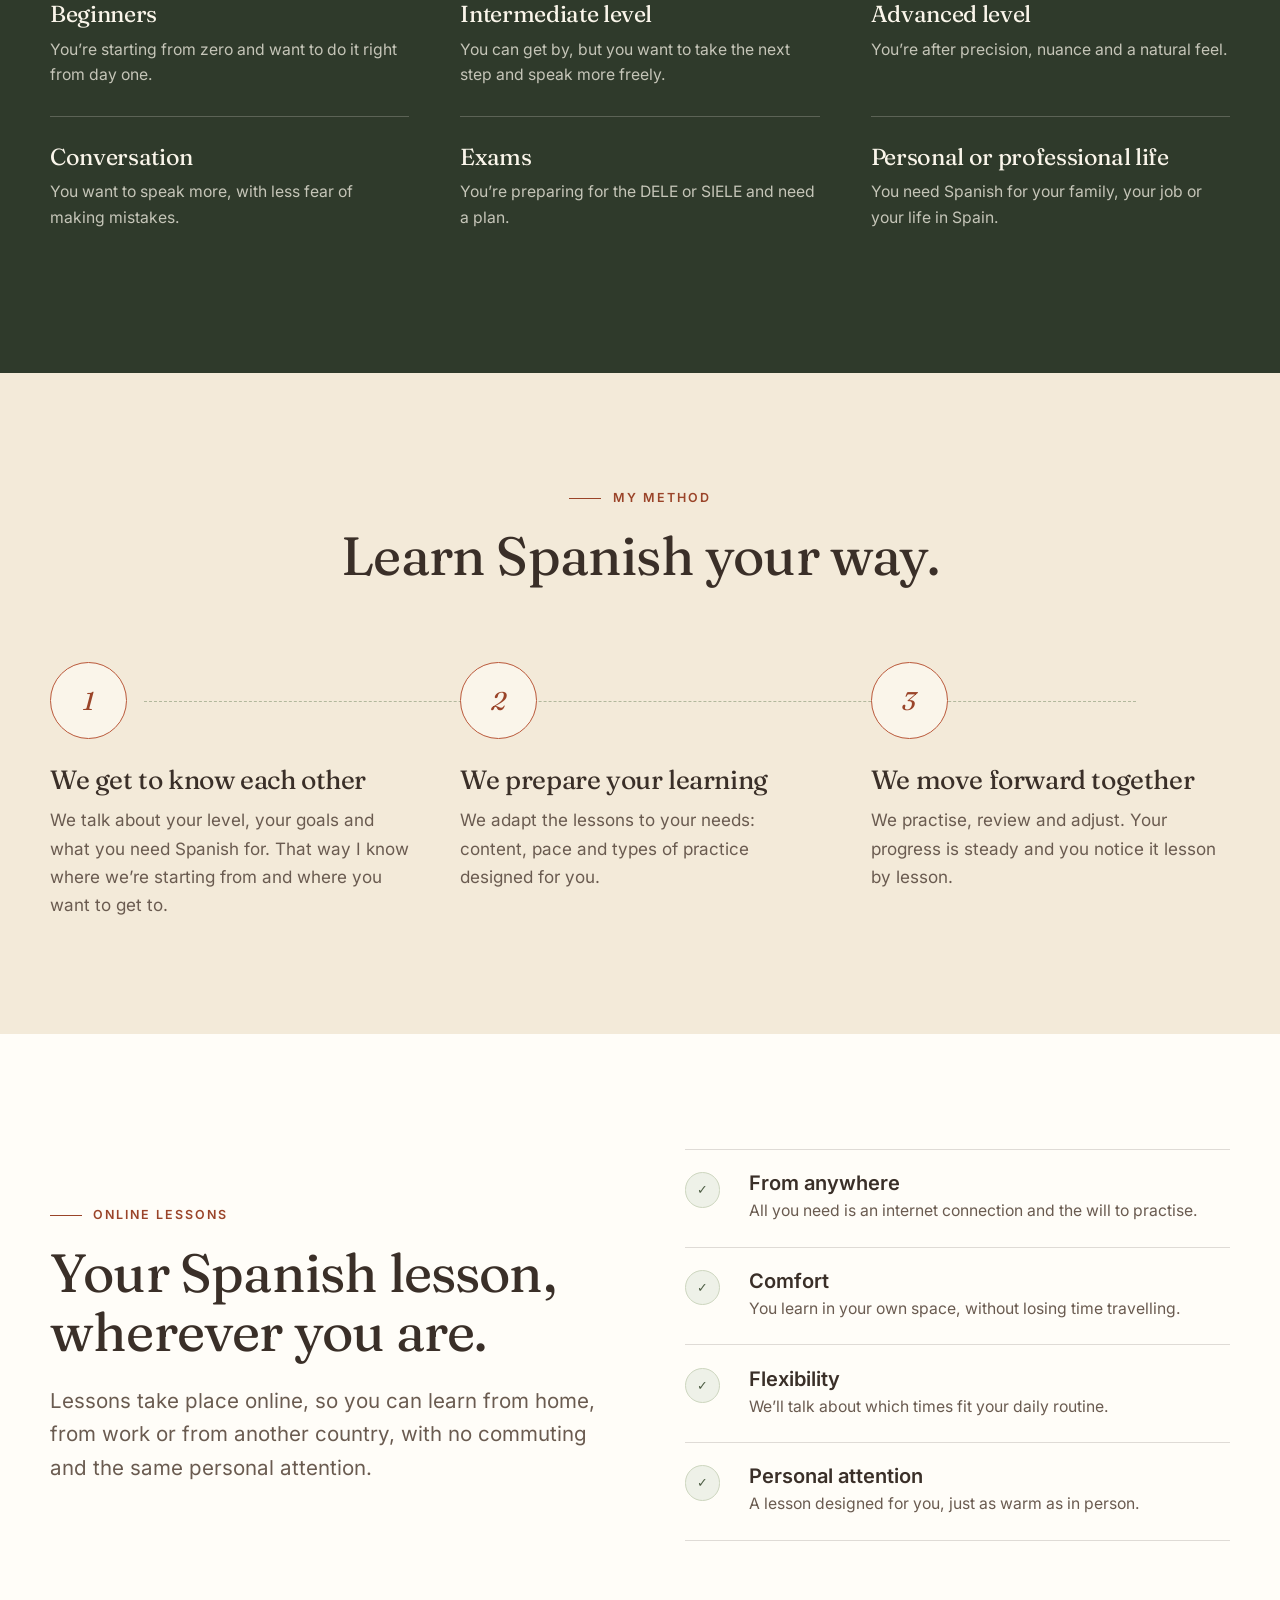
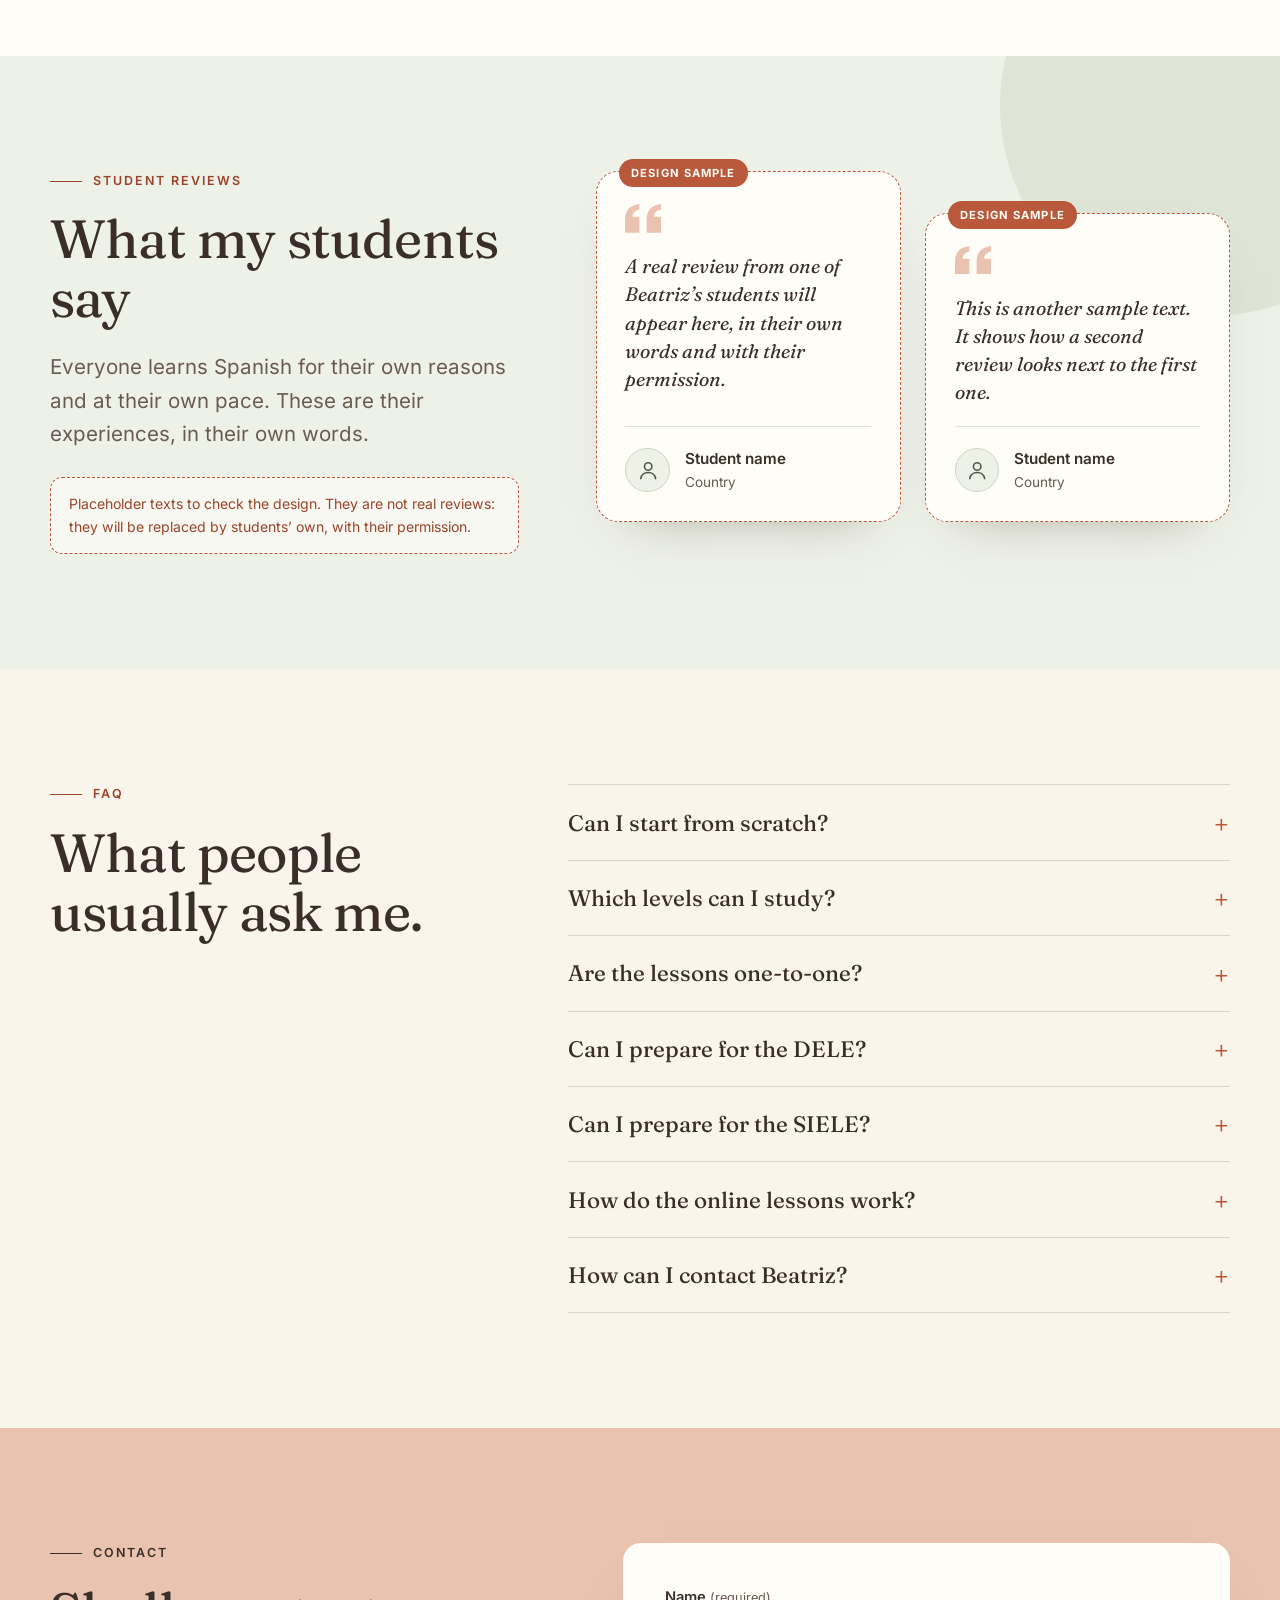
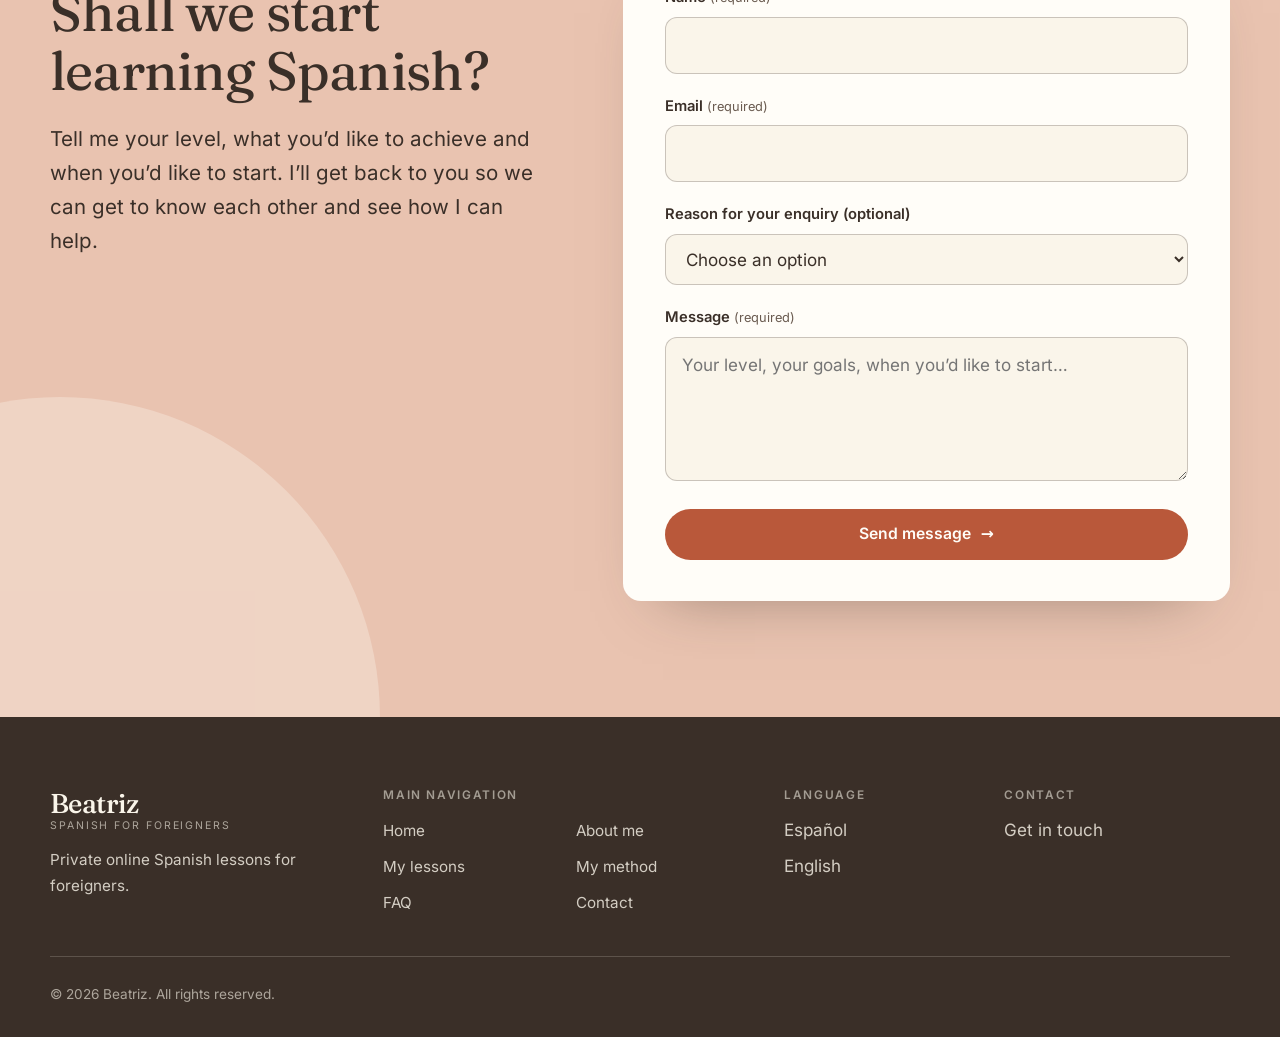
==== commit 02d784b3: "Add files via upload" ====
--- a/en/index.html
+++ b/en/index.html
@@ -136,7 +136,22 @@
     <ul class="online-list"><li class="reveal"><span class="dot" aria-hidden="true">✓</span><div><h3>From anywhere</h3><p>All you need is an internet connection and the will to practise.</p></div></li><li class="reveal"><span class="dot" aria-hidden="true">✓</span><div><h3>Comfort</h3><p>You learn in your own space, without losing time travelling.</p></div></li><li class="reveal"><span class="dot" aria-hidden="true">✓</span><div><h3>Flexibility</h3><p>We’ll talk about which times fit your daily routine.</p></div></li><li class="reveal"><span class="dot" aria-hidden="true">✓</span><div><h3>Personal attention</h3><p>A lesson designed for you, just as warm as in person.</p></div></li></ul>
   </div>
 </section>
-
+<section class="section testimonials" id="testimonials" aria-labelledby="testi-title">
+  <div class="wrap testimonials-grid">
+    <div class="testimonials-intro reveal"><p class="eyebrow">Student reviews</p><h2 class="h2" id="testi-title">What my students say</h2><p class="lead">Everyone learns Spanish for their own reasons and at their own pace. These are their experiences, in their own words.</p><p class="provisional-note" role="note">Placeholder texts to check the design. They are not real reviews: they will be replaced by students’ own, with their permission.</p></div>
+    <div class="quotes"><figure class="quote reveal quote--provisional" data-provisional="true">
+      <span class="quote-tag">Design sample</span>
+      <svg class="quote-mark" viewBox="0 0 48 36" aria-hidden="true"><path fill="currentColor" d="M0 36V20C0 8 6 1.5 18 0v7c-6 1.5-8.500 4.500-8.500 9H18v20zM27 36V20C27 8 33 1.500 45 0v7c-6 1.500-8.500 4.500-8.500 9H45v20z"/></svg>
+      <blockquote><p>A real review from one of Beatriz’s students will appear here, in their own words and with their permission.</p></blockquote>
+      <figcaption><span class="quote-avatar" aria-hidden="true"><svg viewBox="0 0 24 24" fill="none" stroke="currentColor" stroke-width="1.7" stroke-linecap="round" stroke-linejoin="round"><circle cx="12" cy="8" r="4"/><path d="M4 21c1-4.500 4-6.500 8-6.500s7 2 8 6.500"/></svg></span><span><b>Student name</b><small>Country</small></span></figcaption>
+    </figure><figure class="quote reveal quote--provisional" data-provisional="true">
+      <span class="quote-tag">Design sample</span>
+      <svg class="quote-mark" viewBox="0 0 48 36" aria-hidden="true"><path fill="currentColor" d="M0 36V20C0 8 6 1.5 18 0v7c-6 1.5-8.500 4.500-8.500 9H18v20zM27 36V20C27 8 33 1.500 45 0v7c-6 1.500-8.500 4.500-8.500 9H45v20z"/></svg>
+      <blockquote><p>This is another sample text. It shows how a second review looks next to the first one.</p></blockquote>
+      <figcaption><span class="quote-avatar" aria-hidden="true"><svg viewBox="0 0 24 24" fill="none" stroke="currentColor" stroke-width="1.7" stroke-linecap="round" stroke-linejoin="round"><circle cx="12" cy="8" r="4"/><path d="M4 21c1-4.500 4-6.500 8-6.500s7 2 8 6.500"/></svg></span><span><b>Student name</b><small>Country</small></span></figcaption>
+    </figure></div>
+  </div>
+</section>
 <section class="section faq" id="faq" aria-labelledby="faq-title">
   <div class="wrap faq-grid">
     <div class="faq-head reveal"><p class="eyebrow">FAQ</p><h2 class="h2" id="faq-title">What people usually ask me.</h2></div>
